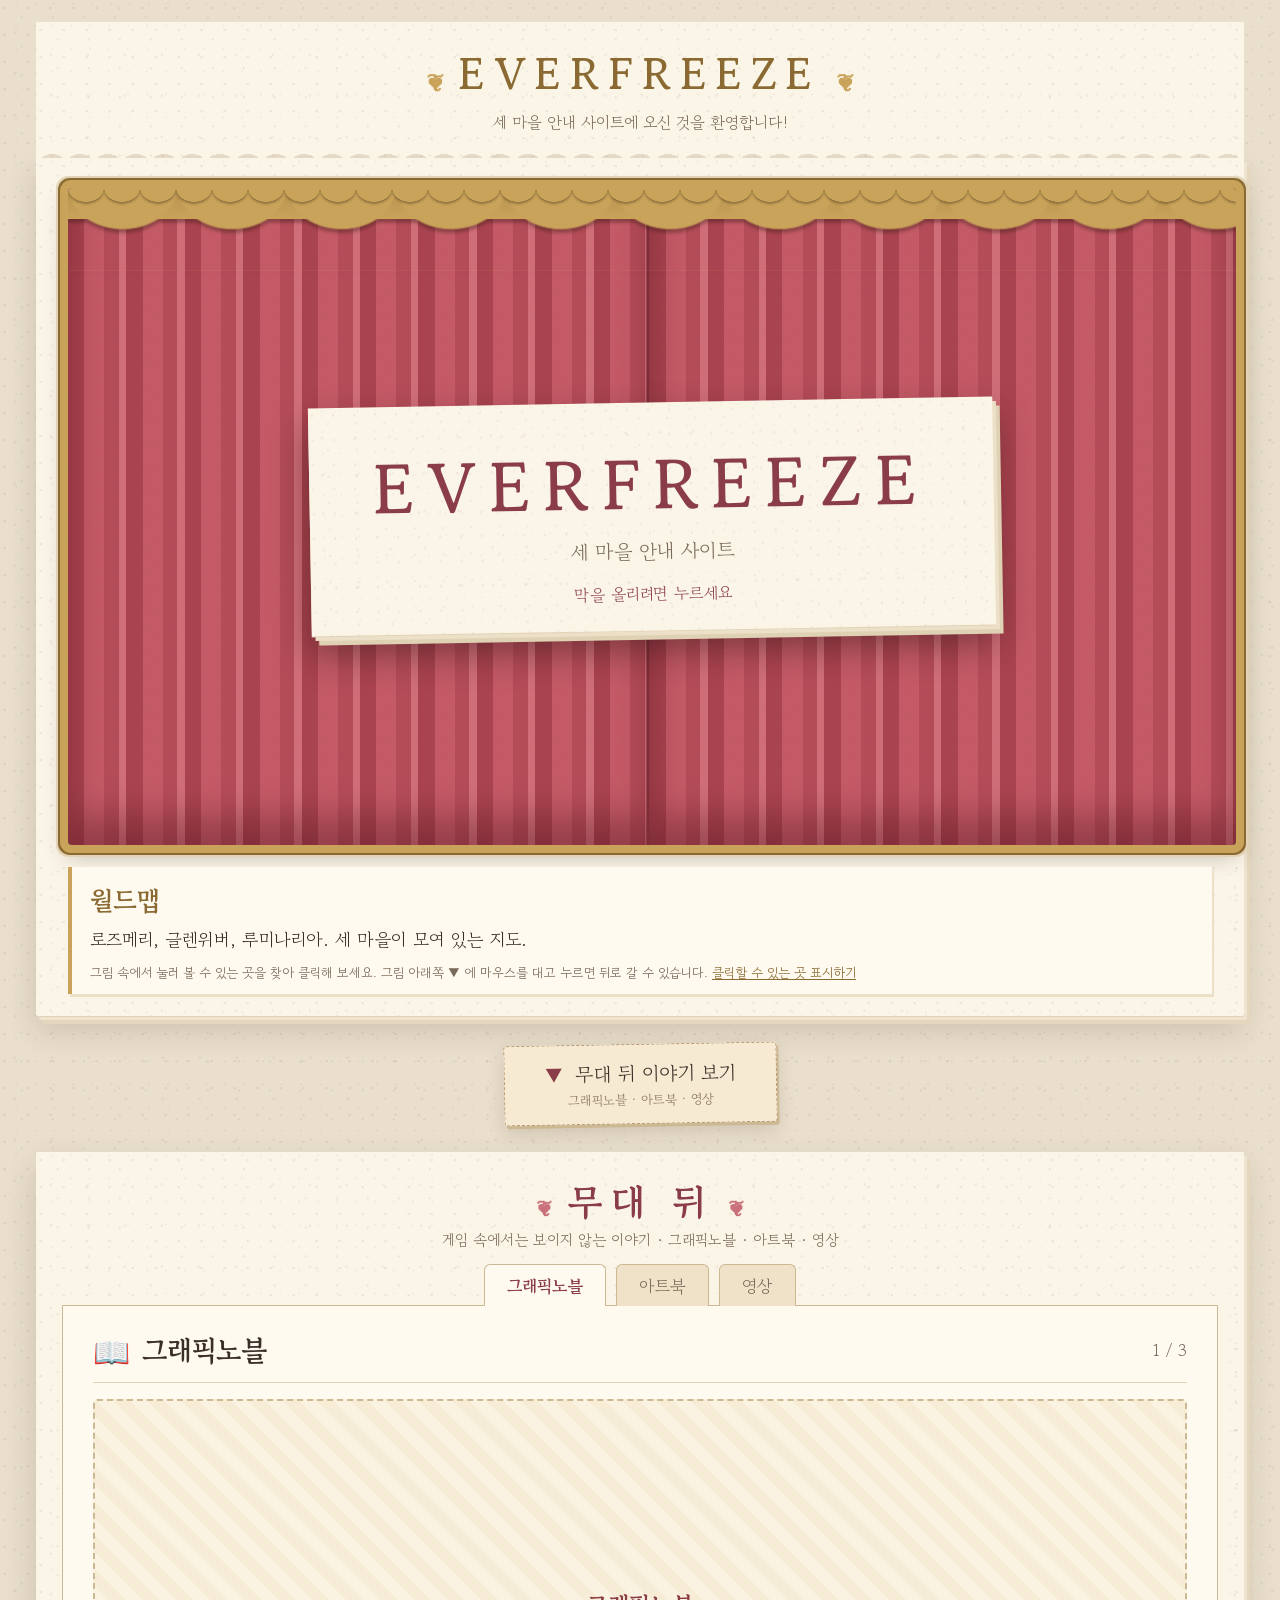
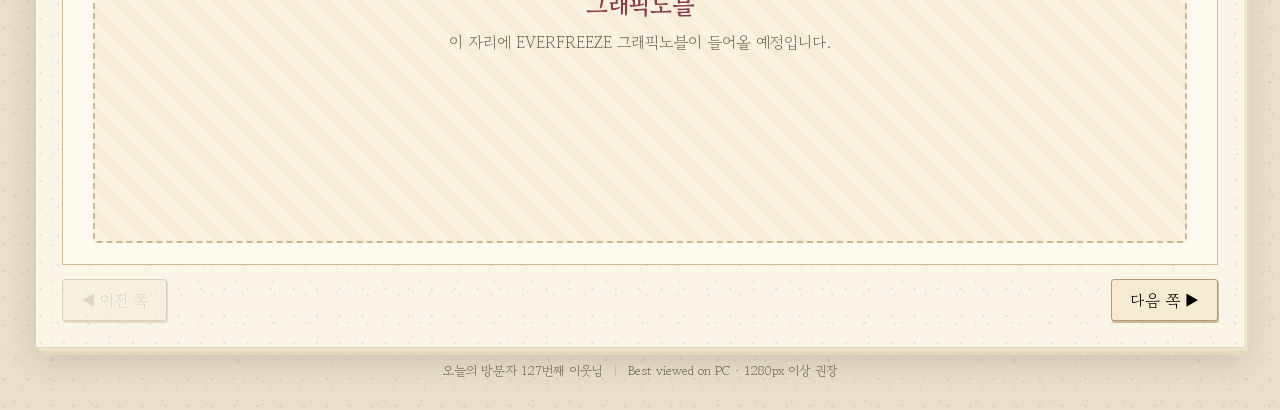
==== index.html @ 12d88bff "Paper-stage site design, curtain title, hover-only hotspots, backstage pages (graphic novel / artboo" ====
<!doctype html>
<html lang="ko">
<head>
<meta charset="utf-8">
<meta name="viewport" content="width=device-width,initial-scale=1">
<title>EVERFREEZE</title>
<link rel="preconnect" href="https://fonts.googleapis.com">
<link href="https://fonts.googleapis.com/css2?family=Gowun+Batang:wght@400;700&family=Gowun+Dodum&display=swap" rel="stylesheet">
<link rel="stylesheet" href="css/style.css">
</head>
<body>
<div id="site">
  <header id="masthead">
    <div class="logo">EVERFREEZE</div>
    <div class="tagline" id="tagline"></div>
  </header>
  <main id="page">
    <div id="stagewrap"><div id="stage"></div></div>
    <section id="caption">
      <h2 id="ptitle"></h2>
      <p id="pintro"></p>
      <p class="tip">그림 속에서 눌러 볼 수 있는 곳을 찾아 클릭해 보세요. 그림 아래쪽 ▼ 에 마우스를 대고 누르면 뒤로 갈 수 있습니다. <a href="#" id="hintLink">클릭할 수 있는 곳 표시하기</a></p>
    </section>
  </main>
  <footer id="foot"><span id="counter"></span><span class="sep">|</span><span>Best viewed on PC · 1280px 이상 권장</span><span id="devSlot"></span></footer>
</div>
<!-- 데이터 -->
<script src="src/data/texts.js"></script>
<script src="src/data/npcs.js"></script>
<script src="src/data/evidence.js"></script>
<script src="src/data/deductions.js"></script>
<script src="src/data/puzzles.js"></script>
<script src="src/data/views.js"></script>
<script src="src/data/scenes.js"></script>
<!-- 엔진 -->
<script src="src/engine/state.js"></script>
<script src="src/engine/conditions.js"></script>
<script src="src/engine/engine.js"></script>
<!-- 화면 -->
<script src="src/ui/view.js"></script>
<script src="src/ui/pz.js"></script>
<script src="src/ui/overlays.js"></script>
<script src="src/ui/closeup.js"></script>
<script src="src/ui/notebook.js"></script>
<script src="src/ui/debug.js"></script>
<script src="src/ui/backstage.js"></script>
<script src="src/main.js"></script>
</body>
</html>
---- css/style.css ----
:root{
  --ink:#2b2a35; --ink2:#5a586b; --paper:#fffdf8; --line:#d9d4c7;
  --npc:#5b8fc9; --inspect:#d99a2b; --puzzle:#8a63c9; --move:#4aa070;
  --accent:#6b5bd6; --bad:#c9503c;
  --font:'Pretendard','Noto Sans KR','Malgun Gothic','Apple SD Gothic Neo',system-ui,sans-serif;
}
*{box-sizing:border-box}
html,body{margin:0;min-height:100%;font-family:var(--font);color:var(--ink)}
#stagewrap{position:relative;width:100%;aspect-ratio:16/9;overflow:hidden;border-radius:6px;background:#000}
#stage{position:absolute;left:0;top:0;width:1280px;height:720px;transform-origin:top left;overflow:hidden;background:#000;user-select:none}
button{font-family:inherit;cursor:pointer}

/* 배경 */
.scene{position:absolute;inset:0;transition:filter .6s}
.wm{position:absolute;left:0;right:0;top:46%;text-align:center;font-size:84px;font-weight:800;color:rgba(255,255,255,.34);letter-spacing:.04em;pointer-events:none;text-shadow:0 2px 0 rgba(0,0,0,.04)}
.wm::after{content:'배경 이미지 자리';display:block;font-size:15px;font-weight:600;letter-spacing:.2em;color:rgba(0,0,0,.22);margin-top:6px}
.fx{position:absolute;inset:0;pointer-events:none;transition:opacity .8s}

/* 오류 단계 연출 (단계 누적 · 전역) */
#stage[data-stage="2"] .scene{filter:saturate(.92)}
#stage[data-stage="2"] .fx{background:radial-gradient(ellipse at center,transparent 60%,rgba(60,40,90,.14) 100%)}
#stage[data-stage="3"] .scene{filter:saturate(.78) hue-rotate(-8deg)}
#stage[data-stage="3"] .fx{background:repeating-linear-gradient(0deg,rgba(0,0,0,.035) 0 2px,transparent 2px 5px),radial-gradient(ellipse at center,transparent 50%,rgba(60,30,90,.22) 100%)}
#stage[data-stage="4"] .scene{filter:saturate(.6) hue-rotate(-18deg) contrast(1.05);animation:jitter 5s steps(1) infinite}
#stage[data-stage="4"] .fx{background:repeating-linear-gradient(0deg,rgba(0,0,0,.06) 0 2px,transparent 2px 4px),linear-gradient(90deg,rgba(255,0,80,.05),transparent 30%,transparent 70%,rgba(0,200,255,.06)),radial-gradient(ellipse at center,transparent 40%,rgba(40,10,70,.34) 100%)}
#stage[data-stage="5"] .scene{filter:grayscale(.78) brightness(.94)}
#stage[data-stage="5"] .fx{background:radial-gradient(ellipse at center,transparent 55%,rgba(20,20,30,.3) 100%)}
@keyframes jitter{0%,92%,100%{transform:none}93%{transform:translateX(5px)}95%{transform:translateX(-6px) skewX(.6deg)}97%{transform:translateX(3px)}}
#stage[data-stage="5"] *{animation-play-state:paused}

/* 핫스팟 */
.hotspots{position:absolute;inset:0}
.hs{position:absolute;display:flex;flex-direction:column;align-items:center;justify-content:center;gap:6px;border:2px solid rgba(255,255,255,.55);border-radius:18px;background:rgba(255,255,255,.34);color:var(--ink);backdrop-filter:blur(1px);transition:transform .12s,background .12s,box-shadow .12s;padding:6px}
.hs .ico{font-size:54px;line-height:1;filter:drop-shadow(0 2px 2px rgba(0,0,0,.18))}
.hs .lbl{font-size:20px;font-weight:700;background:rgba(255,253,248,.92);border-radius:10px;padding:3px 10px;max-width:100%;text-align:center;box-shadow:0 1px 3px rgba(0,0,0,.15)}
.hs:hover{background:rgba(255,255,255,.62);transform:translateY(-3px) scale(1.02);box-shadow:0 8px 20px rgba(0,0,0,.2)}
.hs:active{transform:scale(.98)}
.hs-npc{border-radius:50% 50% 18px 18px / 40% 40% 18px 18px}
#stage.hints .hs{border-style:solid;border-width:3px}
#stage.hints .hs-npc{border-color:var(--npc)} #stage.hints .hs-inspect{border-color:var(--inspect)}
#stage.hints .hs-puzzle{border-color:var(--puzzle)} #stage.hints .hs-move{border-color:var(--move)}
#stage.hints .hs.temp{border-style:dashed}
#stage.hints .hs.temp::after{content:'임시';position:absolute;top:4px;right:6px;font-size:11px;font-weight:700;color:#fff;background:rgba(0,0,0,.45);border-radius:6px;padding:1px 6px}


/* 장소 소개말 / 토스트 / 배너 */
.toasts{position:absolute;right:18px;top:70px;display:flex;flex-direction:column;gap:8px;align-items:flex-end;pointer-events:none;z-index:30}
.toast{background:rgba(35,32,52,.92);color:#fff;padding:9px 16px;border-radius:12px;font-size:15px;animation:toastIn .25s ease}
.toast.gain{background:#4a3fb5}
.toast.out{opacity:0;transition:opacity .5s}
@keyframes toastIn{from{opacity:0;transform:translateX(16px)}}
.banner{position:absolute;left:50%;top:120px;transform:translateX(-50%);text-align:center;color:#fff;background:rgba(40,16,60,.84);padding:12px 30px;border-radius:16px;opacity:0;pointer-events:none;z-index:25}
.banner b{display:block;font-size:20px;margin-bottom:4px}
.banner span{font-size:16px;opacity:.9}
.banner.show{animation:bannerAnim 3.6s ease forwards}
@keyframes bannerAnim{0%{opacity:0}12%,78%{opacity:1}100%{opacity:0}}

/* 오버레이 공통 */
.scrim{position:absolute;inset:0;z-index:20;display:flex;align-items:flex-end;justify-content:center;padding-bottom:34px}
.scrim.dim{background:rgba(20,18,30,.55);align-items:center;padding:0}
.textbox{width:960px;min-height:150px;background:var(--paper);border:2px solid var(--ink);border-radius:18px;padding:22px 28px;box-shadow:0 10px 30px rgba(0,0,0,.35);position:relative;animation:rise .18s ease}
@keyframes rise{from{opacity:0;transform:translateY(10px)}}
.textbox .who{font-weight:800;margin-bottom:6px}
.textbox .body{font-size:22px;line-height:1.55}
.textbox .note{margin-top:10px;font-size:14px;color:var(--move);font-weight:700}
.textbox .next{position:absolute;right:22px;bottom:12px;font-size:13px;color:var(--ink2)}
.textbox.dialogue{display:flex;gap:22px;align-items:flex-start}
.portrait{flex:none;width:92px;height:92px;border-radius:50%;display:flex;align-items:center;justify-content:center;font-size:40px;font-weight:800;color:#fff;border:3px solid var(--ink)}
.dcol{flex:1}
.dhead{display:flex;align-items:center;gap:10px;margin-bottom:8px}
.dhead b{font-size:20px}.dhead .role{font-size:14px;color:var(--ink2)}
.dhead .ctx{font-size:12px;background:#ece8ff;color:var(--accent);border-radius:8px;padding:2px 8px;font-weight:700}
.textbox.dialogue .close{align-self:flex-end}

/* 퍼즐 */
.puzzle{width:720px;background:var(--paper);border:2px solid var(--ink);border-radius:20px;padding:26px 30px;box-shadow:0 14px 40px rgba(0,0,0,.45)}
.puzzle h3{margin:0 0 8px;font-size:22px}
.puzzle .prompt{margin:0 0 18px;font-size:18px;line-height:1.5}
.parea{display:flex;flex-direction:column;gap:10px}
.opt{border:2px solid var(--line);background:#fff;border-radius:12px;padding:12px 16px;font-size:17px;text-align:left}
.opt:hover:not(:disabled){border-color:var(--puzzle)}
.opt.on{border-color:var(--puzzle);background:#f1eaff}
.opt:disabled{opacity:.35;cursor:default}
.seq{display:flex;gap:8px;flex-wrap:wrap}
.slot{flex:1;min-width:130px;border:2px dashed var(--line);border-radius:12px;padding:10px;text-align:center;font-size:15px;color:var(--ink2);min-height:48px;display:flex;align-items:center;justify-content:center}
.slot.filled{border-style:solid;border-color:var(--puzzle);background:#f1eaff;color:var(--ink);font-weight:600}
.pool{display:grid;grid-template-columns:1fr 1fr;gap:8px;margin-top:6px}
.code{font-size:30px;text-align:center;letter-spacing:.3em;border:2px solid var(--line);border-radius:12px;padding:10px;width:200px;margin:0 auto;font-family:var(--font)}
.pmsg{min-height:24px;margin:14px 0 4px;color:var(--bad);font-weight:600}
.pactions{display:flex;justify-content:flex-end;gap:10px}
.shake{animation:shake .35s}
@keyframes shake{25%{transform:translateX(-8px)}75%{transform:translateX(8px)}}

/* 엔딩 */
.ending{width:640px;background:#f4f1ea;border:2px solid var(--ink);border-radius:20px;padding:34px 40px;text-align:center;line-height:1.7;box-shadow:0 14px 40px rgba(0,0,0,.45)}
.ending h2{margin:0 0 16px;font-size:26px}.ending p{margin:0;font-size:18px}.ending .btn{margin-top:22px}

/* 추리 수첩 */
.notebook{width:1160px;height:640px;background:var(--paper);border:2px solid var(--ink);border-radius:20px;padding:20px 26px;display:flex;flex-direction:column;box-shadow:0 14px 40px rgba(0,0,0,.45)}
.nb-head{display:flex;justify-content:space-between;align-items:center;margin-bottom:10px}
.nb-head h2{margin:0;font-size:24px}
.nb-cols{flex:1;display:grid;grid-template-columns:400px 1fr;gap:26px;min-height:0}
.nb-left,.nb-right{overflow:auto;padding-right:6px}
.nb-left h4,.nb-right h4{margin:12px 0 6px;font-size:15px;color:var(--ink2)}
.evlist{display:flex;flex-wrap:wrap;gap:6px}
.ev{border:1px solid var(--line);background:#fff;border-radius:10px;padding:6px 10px;font-size:14px}
.ev:hover{border-color:var(--accent)}.ev.picked{background:#e9e4ff;border-color:var(--accent)}
.empty{color:var(--ink2);font-size:14px}
.evdetail{margin-top:14px;padding:12px 14px;background:#f4f1ea;border-radius:12px;font-size:15px;line-height:1.5}
.evdetail .place{margin-left:8px;font-size:12px;color:var(--ink2)}.evdetail p{margin:6px 0 0}
.dcard{border:1px solid var(--line);background:#fff;border-radius:14px;padding:12px 16px;margin-bottom:10px}
.dcard.active{border:2px solid var(--accent)}
.dcard.solved{background:#f0f8f2;border-color:#9bcfae}
.dtop{display:flex;justify-content:space-between;align-items:center}
.dtop .tag{font-size:12px;border-radius:8px;padding:2px 8px;background:#eee;color:var(--ink2)}
.dcard.solved .tag{background:var(--move);color:#fff}
.dcard p{margin:6px 0}.dcard .sub{color:var(--ink2);font-size:14px}.dcard .hypo{font-size:15px}
.dcard .msg{color:var(--bad);font-weight:600;font-size:14px}
.slots{display:flex;gap:8px;margin:8px 0;flex-wrap:wrap}
.slots .slot{min-width:150px;flex:none;cursor:pointer}
.row{display:flex;gap:8px}

/* DEV */
.devpanel{position:absolute;right:12px;top:12px;width:360px;max-height:600px;overflow:auto;z-index:40;background:rgba(20,18,30,.94);color:#fff;border-radius:12px;padding:12px;font-size:12px;display:flex;flex-direction:column;gap:8px}
.devpanel select{width:100%;padding:4px}
.devev{display:flex;flex-wrap:wrap;gap:4px}
.devev button{background:#333;color:#ddd;border:1px solid #555;border-radius:6px;padding:2px 6px;font-size:11px}
.devev button.on{background:#6b5bd6;color:#fff}
.devpanel .row button{background:#444;color:#fff;border:0;border-radius:6px;padding:4px 10px}
.devflags{color:#bbb;line-height:1.5;word-break:break-all}

/* ===== 사이트 틀 (옛날 홈페이지 느낌) ===== */
body{background:#efe9dc;background-image:radial-gradient(rgba(120,100,70,.10) 1px,transparent 1px);background-size:14px 14px}
#site{max-width:1240px;margin:0 auto;padding:18px 16px 28px}
#masthead{background:#fffdf8;border:3px double #8a7b62;border-radius:8px;padding:16px 22px;text-align:center;box-shadow:3px 3px 0 rgba(90,75,50,.25)}
.logo{font-size:40px;font-weight:800;letter-spacing:.18em;color:#4b3f63}
.tagline{margin-top:6px;font-size:15px;color:var(--ink2)}
#page{background:#fffdf8;border:3px double #8a7b62;border-radius:8px;padding:14px 16px 18px;box-shadow:3px 3px 0 rgba(90,75,50,.25)}
#caption{margin-top:14px;padding:6px 4px 0}
#caption h2{margin:0 0 6px;font-size:24px;color:#4b3f63}
#pintro{margin:0 0 8px;font-size:17px;line-height:1.6}
.tip{margin:0;font-size:13px;color:var(--ink2)}
.tip a{color:#3b5bb5}
#foot{margin-top:14px;text-align:center;font-size:13px;color:var(--ink2)}
#foot .sep{margin:0 10px;color:#bbb}
.devlink{margin-left:12px;color:#aaa;font-size:11px}
/* 단계가 오르면 사이트 틀도 조금씩 어긋난다 */
body[data-stage="3"] #masthead .logo{letter-spacing:.14em}
body[data-stage="4"] #masthead{border-style:dashed}
body[data-stage="4"] .tagline{opacity:.75}
body[data-stage="5"]{filter:grayscale(.55)}
body[data-stage="5"] .tagline{letter-spacing:.3em}
.banner{top:70px}

/* 버튼 (이전 정리 때 빠져 있던 공통 버튼 스타일 복구) */
.btn{border:1px solid var(--line);background:var(--paper);color:var(--ink);border-radius:12px;padding:8px 14px;font-size:15px;font-weight:600;box-shadow:0 1px 3px rgba(0,0,0,.15)}
.btn:hover{background:#fff}
.btn.primary{background:var(--accent);color:#fff;border-color:var(--accent)}
.btn.primary:disabled{opacity:.4;cursor:not-allowed}
.btn.small{padding:5px 11px;font-size:14px}
.badge{margin-left:7px;background:var(--accent);color:#fff;border-radius:10px;padding:1px 8px;font-size:13px}

/* 뒤로가기: 그림 아래쪽 가장자리. 마우스를 대면 커서가 아래 화살표로 바뀌고, 클릭하면 한 단계 나간다 */
.edge-back{position:absolute;left:0;right:0;bottom:0;height:76px;z-index:6;
  cursor:url("data:image/svg+xml;utf8,<svg xmlns='http://www.w3.org/2000/svg' width='36' height='36' viewBox='0 0 36 36'><path d='M18 31 L5 15 H13 V4 H23 V15 H31 Z' fill='white' stroke='black' stroke-width='2.4' stroke-linejoin='round'/></svg>") 18 31, s-resize;
  transition:background .15s}
.edge-back:hover{background:linear-gradient(0deg,rgba(20,18,30,.30),rgba(20,18,30,0))}
/* 설정 showMemo 를 켰을 때만 생기는 메모 버튼 */
.memo-btn{position:absolute;right:14px;top:14px;z-index:7;border:1px solid var(--line);background:rgba(255,253,248,.94);border-radius:12px;padding:7px 12px;font-size:15px;font-weight:700}

/* ===== 퍼즐 유형별 화면 (src/ui/pz.js) ===== */
.textbox .body{white-space:pre-line}
.puzzle{max-height:680px;overflow:auto}
.phead{display:flex;align-items:center;gap:10px;margin-bottom:8px}
.phead h3{margin:0}
.plevel{font-size:12px;font-weight:700;background:#f1eaff;color:var(--puzzle);border-radius:8px;padding:2px 8px}
.phint{display:none;margin:4px 0 10px;padding:10px 14px;border-radius:12px;background:#fff6dc;border:1px dashed #d9b24a;font-size:15px;line-height:1.5}
.phint.on{display:block}
.pz-list{display:flex;flex-direction:column;gap:8px}
.row.center{justify-content:center;align-items:center;gap:14px;margin-top:10px}

/* 다이얼 · 회전 링 */
.wheels{display:flex;justify-content:center;gap:18px;padding:6px 0}
.wheel{display:flex;flex-direction:column;align-items:center;gap:6px}
.wbtn{border:1px solid var(--line);background:#fff;border-radius:10px;width:64px;height:34px;font-size:16px}
.wbtn:hover{border-color:var(--puzzle)}
.wnum{width:64px;height:76px;display:flex;align-items:center;justify-content:center;font-size:40px;font-weight:800;border:2px solid var(--ink);border-radius:12px;background:linear-gradient(180deg,#eee 0%,#fff 30%,#fff 70%,#eee 100%)}
.wlabel{font-size:13px;color:var(--ink2);font-weight:700;min-height:18px}
.wheels.rings .wnum{width:96px;height:96px;border-radius:50%;border:0;color:#4a3420;
  background:repeating-radial-gradient(circle,#d9b98a 0 5px,#c49a64 5px 8px);box-shadow:inset 0 0 0 3px #7a5a34;position:relative}
.wheels.rings .wnum::after{content:'';position:absolute;inset:6px;border-radius:50%;border-top:4px solid rgba(80,50,20,.6);transform:rotate(var(--rot,0deg));transition:transform .2s}

/* 시계 맞추기 */
.clockbox{display:flex;align-items:center;justify-content:center;gap:28px}
.clockface{width:210px;height:210px}
.cf-rim{fill:#fffdf8;stroke:var(--ink);stroke-width:4}
.cf-num{font-size:17px;font-weight:700;text-anchor:middle;fill:var(--ink)}
.cf-h{stroke:var(--ink);stroke-width:7;stroke-linecap:round;transition:transform .2s}
.cf-m{stroke:var(--puzzle);stroke-width:4;stroke-linecap:round;transition:transform .2s}
.cf-pin{fill:var(--ink)}
.clock-side{display:flex;flex-direction:column;gap:12px;align-items:flex-start}
.clock-label{font-size:28px;font-weight:800}
.clock-ctl{display:grid;grid-template-columns:auto auto auto;gap:6px 8px;align-items:center}
.cl-t{font-weight:700;color:var(--ink2)}

/* 레버 */
.levers{display:flex;justify-content:center;gap:26px;padding:6px 0}
.lever{position:relative;width:76px;height:150px;border:2px solid var(--line);border-radius:14px;background:#f6f3ec}
.lever .stick{position:absolute;left:34px;top:30px;width:8px;height:60px;background:#777;border-radius:4px;transform-origin:50% 100%;transition:transform .2s}
.lever .knob{position:absolute;left:22px;top:12px;width:32px;height:32px;border-radius:50%;background:var(--c);border:2px solid var(--ink);z-index:1;transition:top .2s}
.lever .lname{position:absolute;left:0;right:0;bottom:8px;font-weight:700;font-size:15px}
.lever.down .knob{top:70px}.lever.down .stick{transform:scaleY(-.2)}
.lever:disabled{cursor:default;opacity:.85}
.lever-trail{display:flex;gap:6px}
.dot{min-width:46px;padding:4px 8px;border:2px dashed var(--line);border-radius:10px;font-size:13px;text-align:center;color:var(--ink2)}
.dot.on{border-style:solid;border-color:var(--ink);color:#fff;font-weight:700}

/* 슬라이드 3×3 */
.slidegrid{display:grid;grid-template-columns:repeat(3,96px);grid-template-rows:repeat(3,96px);gap:6px;justify-content:center;padding:6px;background:#6f5a48;border-radius:14px;width:max-content;margin:0 auto}
.stile{border:0;border-radius:10px;background:#f4e8d0;font-size:46px;box-shadow:inset 0 -4px 0 rgba(0,0,0,.15);cursor:default}
.stile.movable{cursor:pointer;outline:3px solid rgba(138,99,201,.55)}
.stile.movable:hover{background:#fff}
.stile.empty{background:transparent;box-shadow:none}

/* 암호 */
.cipher-syms{display:flex;justify-content:center;gap:16px;font-size:44px;padding:4px 0}
.csym{width:70px;height:70px;display:flex;align-items:center;justify-content:center;border:2px solid var(--ink);border-radius:12px;background:#f4f1ea}
.cipher-legend{display:flex;justify-content:center;gap:22px;color:var(--ink2);font-size:16px;margin:4px 0 6px}

/* 등대 신호 */
.sigpad{display:flex;justify-content:center;flex-wrap:wrap;gap:10px;margin-top:10px;align-items:center}
.sig{display:flex;flex-direction:column;align-items:center;gap:2px;width:90px;padding:8px;border:2px solid var(--line);background:#fff;border-radius:14px;font-weight:700}
.sig .ico{font-size:32px}
.sig:hover:not(:disabled){border-color:var(--puzzle)}
.sig:disabled{opacity:.4;cursor:default}

/* 유리 조각 2×2 */
.glassgrid{display:grid;grid-template-columns:repeat(2,150px);gap:10px;justify-content:center;padding:10px;background:#3b3446;border-radius:16px;width:max-content;margin:0 auto}
.gcell{position:relative;width:150px;height:150px;border-radius:12px}
.gcell.sel{outline:4px solid #f3dc8a}
.gpiece{width:100%;height:100%;border:2px solid rgba(255,255,255,.7);border-radius:12px;display:flex;flex-direction:column;align-items:center;justify-content:center;gap:6px;color:#1f1c2b;transition:transform .2s;opacity:.92}
.gtri{font-size:30px;line-height:1}
.gname{font-size:18px;font-weight:800;background:rgba(255,255,255,.7);border-radius:8px;padding:1px 8px}
.grot{position:absolute;right:6px;bottom:6px;width:34px;height:34px;border-radius:50%;border:1px solid var(--line);background:#fff;font-size:18px;z-index:1}
.pz-signal .seq{flex-wrap:nowrap}.pz-signal .slot{min-width:0}

/* ===== 클로즈업 장면 (src/ui/closeup.js) — 그림 창 전체가 물건 가까이로. 글 없음 ===== */
.closeup{position:absolute;inset:0;z-index:18;display:flex;background:#1b1824;animation:cuIn .22s ease-out}
.closeup>*:first-child{flex:1}
@keyframes cuIn{from{opacity:0;transform:scale(1.04)}}
.closeup.quiet>*:first-child{filter:grayscale(1) brightness(.8)}

/* 그림(임시: 큰 아이콘) */
.cv-pic{display:flex;align-items:center;justify-content:center;position:relative;background-size:cover;background-position:center}
.cv-icon{font-size:300px;filter:drop-shadow(0 16px 28px rgba(0,0,0,.4))}
.cv-tag{position:absolute;left:14px;top:12px;font-size:13px;color:rgba(255,255,255,.7);background:rgba(0,0,0,.25);padding:2px 8px;border-radius:4px}

/* 종이·표지판·장부·책: 가운데 한 장 */
.cv-doc{display:flex;align-items:center;justify-content:center;padding:40px;color:#2f2a24;font-family:'Nanum Myeongjo','Noto Serif KR',serif;background:#3b3026;background-image:repeating-linear-gradient(90deg,rgba(255,255,255,.03) 0 4px,transparent 4px 18px)}
.d-sheet{min-width:560px;max-width:1080px;padding:34px 48px;box-shadow:0 18px 40px rgba(0,0,0,.5);display:flex;flex-direction:column;align-items:center}
.paper-note .d-sheet{width:640px;background:repeating-linear-gradient(180deg,#fbf6ea 0 55px,#d9e2ef 55px 57px);transform:rotate(-1.5deg)}
.paper-note .d-line{align-self:stretch;margin:0;height:57px;line-height:57px;font-size:38px}
.paper-note.blur .d-line{background:linear-gradient(90deg,rgba(60,70,110,.5),rgba(60,70,110,.15) 70%,transparent);background-size:100% 10px;background-repeat:no-repeat;background-position:0 60%;filter:blur(3px)}
.paper-book .d-sheet,.cv-doc.paper-book{background-color:#3b3026}
.paper-book .d-sheet{width:760px;background:linear-gradient(90deg,#efe3c8,#f8f0dc 10%,#f8f0dc 90%,#e8dbbd)}
.paper-book .d-line{margin:10px 0;font-size:48px;letter-spacing:.1em}
.paper-sign .d-sheet{background:#f3ead6;border:14px solid #7a5a38;border-radius:10px}
.paper-sign .d-line{margin:6px 0;font-size:64px;font-weight:800}
.paper-ledger .d-sheet{background:#f4ecd8;width:1000px}
.d-head{font-size:40px;font-weight:800;margin-bottom:14px}
.d-table{border-collapse:collapse;font-size:30px;width:100%}
.d-table th{border-bottom:3px solid #6b5a48;padding:6px 12px;text-align:center;font-size:34px}
.d-table td{border-bottom:1px solid #d8cbb0;padding:6px 12px;text-align:center;font-variant-numeric:tabular-nums}
.paper-sign .d-table{font-size:64px}.paper-sign .d-table th{font-size:30px}
.d-foot{margin-top:16px;font-size:40px;align-self:flex-end}
.paper-note .d-foot{font-size:30px;color:#777}

/* 하루 순서 띠 */
.cv-strip{display:flex;align-items:center;justify-content:center;background:#3b3026}
.st-sheet{display:flex;align-items:center;gap:18px;padding:40px 50px;background:#e9dcc0;box-shadow:0 18px 40px rgba(0,0,0,.5);
  clip-path:polygon(0 4%,8% 0,20% 5%,34% 1%,50% 4%,66% 0,82% 5%,100% 2%,98% 50%,100% 97%,84% 100%,66% 95%,50% 100%,34% 96%,18% 100%,0 96%,2% 50%)}
.st-icon{font-size:110px}.st-arrow{font-size:56px;color:#6b5a48}

/* 시계 */
.cv-clock{display:flex;align-items:center;justify-content:center;background:radial-gradient(circle,#d8e2ec,#6f7d8e)}
.cv-clock svg{width:600px;height:600px}
.ck-rim{fill:#f6f1e4;stroke:#3a3346;stroke-width:6}
.ck-tick{stroke:#3a3346;stroke-width:1.5}.ck-tick.big{stroke-width:4}
.ck-num{font-size:20px;font-weight:700;text-anchor:middle;fill:#3a3346;font-family:serif}
.ck-h{stroke:#3a3346;stroke-width:8;stroke-linecap:round}
.ck-m{stroke:#3a3346;stroke-width:4;stroke-linecap:round}
.ck-pin{fill:#3a3346}
.cv-clock .ck-h{stroke-width:11}.cv-clock .ck-m{stroke:#9a2f2f;stroke-width:2.5}
.ck-dir{fill:none;stroke:rgba(58,51,70,.35);stroke-width:3;stroke-linecap:round}

/* 해파리 조명 */
.cv-lights{display:flex;align-items:center;justify-content:center;gap:90px;background:radial-gradient(ellipse,#1f3a4a,#0c1820)}
.bulb{width:150px;height:150px;border-radius:50% 50% 44% 44%;background:var(--c);opacity:.12;animation-name:bulbOn;animation-iteration-count:infinite;animation-timing-function:steps(1,end)}
@keyframes bulbOn{0%{opacity:.12;box-shadow:none}1%,22%{opacity:1;box-shadow:0 0 70px 20px var(--c)}23%,100%{opacity:.12;box-shadow:none}}

/* 망토 도안 */
.cv-pattern{display:flex;flex-direction:column;justify-content:center;gap:20px;align-items:center;background:#7a3b3b;background-image:repeating-linear-gradient(45deg,rgba(255,255,255,.05) 0 8px,transparent 8px 16px)}
.p-row{display:flex;gap:50px;font-size:120px;padding:6px 40px;border-top:3px dashed rgba(255,230,200,.5);border-bottom:3px dashed rgba(255,230,200,.5)}

/* 바느질 단계 */
.cv-steps{display:flex;align-items:center;justify-content:center;background:#f2d9d3;background-image:repeating-linear-gradient(0deg,rgba(0,0,0,.03) 0 2px,transparent 2px 6px)}
.s-row{display:flex;gap:18px;align-items:center}
.s-tag{font-size:70px;color:#7a3b3b;margin-right:24px;background:#fff6dc;border:3px solid #7a3b3b;border-radius:10px;padding:0 16px}
.s-dot{position:relative;width:80px;height:80px;border-radius:50%;border:3px dashed #b88f7a;display:flex;align-items:center;justify-content:center;font-size:34px;font-weight:800;color:#fff}
.s-dot.done{background:#a2584a;border:3px solid #7a3b3b}
.s-dot.stop{background:#a2584a;border:4px solid #3a1f1f;box-shadow:0 0 0 8px rgba(162,88,74,.25)}
.s-needle{position:absolute;top:-82px;font-size:70px}

/* 붙은 종이들 */
.cv-pins{display:flex;flex-wrap:wrap;align-content:center;justify-content:center;gap:26px;padding:40px}
.paper-cork{background:#b98a5a;background-image:radial-gradient(rgba(0,0,0,.12) 1px,transparent 1.5px);background-size:8px 8px}
.paper-drawer{background:#4e3e30}
.pin-note{position:relative;width:340px;padding:40px 20px;background:#fbf6e2;box-shadow:3px 5px 10px rgba(0,0,0,.35);text-align:center}
.pn-icon{font-size:130px}
.pn-text{font-size:30px}
.pn-mark{position:absolute;right:16px;bottom:10px;font-size:44px;color:#9a2f2f}
.paper-drawer .pin-note{width:230px;padding:22px 12px}
.paper-drawer .pn-icon{font-size:56px}.paper-drawer .pn-text{font-size:26px}

/* 겹친 편지 */
.cv-stack{display:flex;align-items:center;justify-content:center;background:radial-gradient(circle,#e3d7bd,#9f9078)}
.st-item{position:absolute}
.si-icon{font-size:250px;filter:drop-shadow(0 8px 10px rgba(0,0,0,.3))}
.si-mark{position:absolute;left:50%;top:50%;transform:translate(-50%,-35%);font-size:64px;color:#9a2f2f}

/* 나이테 읽는 법 */
.rg-svg{width:1000px;height:470px;background:#f8f0dc;box-shadow:0 18px 40px rgba(0,0,0,.5)}
.rg-ring{fill:none;stroke:#9b7b52;stroke-width:14;opacity:.75}
.rg-badge{fill:#7a3b3b}
.rg-num{fill:#fff;font-size:20px;font-weight:800;text-anchor:middle}
.rg-arrow{fill:none;stroke:#7a3b3b;stroke-width:6;stroke-linecap:round;stroke-linejoin:round}
.rg-clock{fill:#fffdf6;stroke:#3a3346;stroke-width:6}
.rg-long{stroke:#3a3346;stroke-width:6;stroke-linecap:round}
.rg-short{stroke:#3a3346;stroke-width:12;stroke-linecap:round}
.rg-pin{fill:#3a3346}
.rg-svg .rg-badge+.rg-num{font-size:24px}

/* 상호작용 불가: 그림만 살짝 흔들림 */
#stage.nudge .scene,#stage.nudge .hotspots{animation:nudge .4s ease}
@keyframes nudge{20%{transform:translateX(-7px)}40%{transform:translateX(6px)}60%{transform:translateX(-4px)}80%{transform:translateX(2px)}}

/* 뒤로 가기 화살표: 그림 하단 가운데에 항상 희미하게, 마우스를 대면 진하게 */
.edge-arrow{position:absolute;left:50%;bottom:10px;width:46px;height:30px;margin-left:-23px;pointer-events:none;opacity:.5;transition:opacity .15s;
  background:url("data:image/svg+xml;utf8,<svg xmlns='http://www.w3.org/2000/svg' viewBox='0 0 46 30'><path d='M4 5 L23 25 L42 5' fill='none' stroke='white' stroke-width='7' stroke-linecap='round' stroke-linejoin='round'/><path d='M4 5 L23 25 L42 5' fill='none' stroke='%232b2a35' stroke-width='3.5' stroke-linecap='round' stroke-linejoin='round'/></svg>") center/contain no-repeat;
  animation:arrowBob 1.8s ease-in-out infinite}
.edge-back:hover .edge-arrow{opacity:1}
@keyframes arrowBob{50%{transform:translateY(5px)}}

/* 그림 위에 얹는 힌트(클로즈업 그림이 있을 때) */
.closeup .on-img{background:transparent!important;flex:none}
.closeup .on-img.bare .d-sheet,.closeup .on-img.bare .st-sheet{background:transparent!important;box-shadow:none;border:0;transform:none}
.closeup .on-img .ck-rim,.closeup .on-img .ck-tick,.closeup .on-img .ck-num,.closeup .on-img .ck-dir{display:none}
.closeup .on-img.cv-clock svg{width:100%;height:100%}
.scene.err-img{filter:none!important}
.scene.has-img .wm{display:none}
/* 인물 크롭(임시) */
.npc-cu{z-index:18;align-items:center;justify-content:center}
.npc-ph{font-size:160px;font-weight:800;color:rgba(255,255,255,.55);margin-top:-160px;letter-spacing:.06em}
.npc-cu .cv-tag{position:absolute;left:14px;top:12px;font-size:13px;color:rgba(255,255,255,.7);background:rgba(0,0,0,.25);padding:2px 8px;border-radius:4px}

/* 대화 여러 장 */
.dside{display:flex;flex-direction:column;align-items:flex-end;gap:8px;align-self:flex-end}
.dcount{font-size:12px;color:var(--ink2)}
.textbox.dialogue .body{white-space:pre-line}
.textbox.dialogue.is-clover{border-color:#5f8f4f}

/* =====================================================================
   디자인 v2 — 종이 무대 홈페이지
   · 사이트 틀: 섬유 알갱이가 박힌 크림색 수제 종이, 오려 붙인 가장자리
   · 그림 창: 마을마다 색이 바뀌는 종이 무대 틀(위쪽 물결 휘장)
   · 창: 종이 쪽지(겹친 종이 그림자 + 마스킹 테이프)
   · 클릭할 곳: 평소엔 안 보이고, 마우스를 올리면 종이 오린 듯한 테두리
   ===================================================================== */
:root{
  --paper:#fbf5e8; --paper2:#f3e8d3; --paper-edge:#e2d3b6; --ink:#3a2f28; --ink2:#7a6a5a;
  --serif:'Gowun Batang','Nanum Myeongjo','Noto Serif KR',serif;
  --font:'Gowun Dodum','Pretendard','Noto Sans KR','Malgun Gothic',system-ui,sans-serif;
  --frame:#c9a35a; --frame-dk:#8a6a32; /* 월드맵: 금빛 */
  --speckle:radial-gradient(circle at 20% 30%,rgba(120,90,60,.10) 0 1px,transparent 1.5px),
            radial-gradient(circle at 70% 60%,rgba(90,110,80,.09) 0 1px,transparent 1.5px),
            radial-gradient(circle at 40% 80%,rgba(150,90,90,.08) 0 1.2px,transparent 1.8px),
            radial-gradient(circle at 85% 15%,rgba(80,80,120,.07) 0 .8px,transparent 1.3px);
}
body[data-village="rm"]{--frame:#c9707a;--frame-dk:#8a3d48}
body[data-village="gw"]{--frame:#7e9c64;--frame-dk:#4d6a3a}
body[data-village="lm"]{--frame:#6aa3a8;--frame-dk:#3d6f76}

html,body{font-family:var(--font)}
body{background-color:#e9dfcc;background-image:var(--speckle);background-size:23px 27px,31px 29px,37px 41px,19px 23px}
#site{max-width:1240px;padding:22px 16px 30px}

/* 머리말: 오려 낸 종이 띠 + 아래 물결 가장자리 */
#masthead{position:relative;background-color:var(--paper);background-image:var(--speckle);background-size:23px 27px,31px 29px,37px 41px,19px 23px;
  border:0;border-radius:0;padding:20px 22px 30px;box-shadow:0 2px 0 var(--paper-edge),4px 6px 0 rgba(90,70,40,.12),0 10px 22px rgba(60,40,20,.12);
  -webkit-mask:radial-gradient(14px 10px at 50% 100%,transparent 98%,#000) 50% 100%/28px 100% repeat-x;mask:radial-gradient(14px 10px at 50% 100%,transparent 98%,#000) 50% 100%/28px 100% repeat-x}
.logo{font-family:var(--serif);font-size:44px;font-weight:700;letter-spacing:.22em;color:var(--frame-dk);transition:color .6s}
.logo::before,.logo::after{content:'❦';font-size:20px;vertical-align:middle;margin:0 14px;color:var(--frame);letter-spacing:0}
.tagline{font-family:var(--serif);font-size:16px;color:var(--ink2);margin-top:4px}

/* 본문 카드: 겹친 종이 */
#page{margin-top:-6px;background-color:var(--paper);background-image:var(--speckle);background-size:23px 27px,31px 29px,37px 41px,19px 23px;
  border:0;border-radius:2px;padding:18px 20px 22px;box-shadow:0 1px 0 var(--paper-edge),3px 4px 0 #efe4cf,6px 8px 0 #e4d7bd,0 14px 30px rgba(60,40,20,.16)}

/* 그림 창: 종이 무대 틀 */
#stagewrap{border-radius:4px;background:var(--frame-dk);box-shadow:0 0 0 8px var(--frame),0 0 0 10px var(--frame-dk),0 0 0 12px var(--paper-edge),0 10px 24px rgba(40,25,10,.3);transition:box-shadow .6s;margin:12px 12px 0}
#stagewrap::after{content:'';position:absolute;left:0;right:0;top:0;height:20px;z-index:50;pointer-events:none;
  background:radial-gradient(18px 14px at 50% 0,var(--frame) 97%,transparent) 0 0/36px 20px repeat-x;filter:drop-shadow(0 2px 1px rgba(40,25,10,.35))}

/* 설명 칸: 종이 쪽지 */
#caption{margin:22px 12px 0;padding:14px 18px 12px;background:#fffaf0;border-left:4px solid var(--frame);box-shadow:2px 3px 0 #ece0c8;position:relative}
#caption h2{font-family:var(--serif);font-size:26px;color:var(--frame-dk);margin:0 0 6px;transition:color .6s}
#pintro{font-family:var(--serif);font-size:18px;line-height:1.7;color:var(--ink)}
.tip{font-size:13px;color:var(--ink2)}
.tip a{color:var(--frame-dk)}
#foot{font-family:var(--serif);color:var(--ink2)}

/* 클릭할 곳: 평소 투명, 마우스를 올리면 오린 종이 테두리 + 이름표 */
#stage .hs{background:transparent;border:2px dashed transparent;border-radius:14px;backdrop-filter:none;box-shadow:none;transition:border-color .15s,box-shadow .15s,background .15s;cursor:pointer}
#stage .hs .lbl{opacity:0;transform:translateY(4px);transition:opacity .15s,transform .15s;font-family:var(--serif);font-size:18px;background:var(--paper);border-radius:2px;box-shadow:2px 2px 0 rgba(60,40,20,.25)}
#stage .hs:hover{transform:none;background:rgba(255,248,232,.16);border-color:rgba(255,250,238,.95);box-shadow:0 0 0 3px rgba(60,40,20,.28),inset 0 0 0 2px rgba(60,40,20,.12)}
#stage .hs:hover .lbl{opacity:1;transform:none}
/* 그림이 없는 임시 장면: 아이콘만 희미하게 (그림이 들어오면 사라짐) */
#stage:not(.has-img) .hs .ico{opacity:.75}
#stage.has-img .hs .ico{opacity:0}
#stage.has-img .hs:hover .ico{opacity:0}
/* '클릭할 수 있는 곳 표시하기'를 켜면 전부 보인다 */
#stage.hints .hs{border-color:rgba(255,250,238,.9);background:rgba(255,248,232,.22)}
#stage.hints .hs .lbl,#stage.hints .hs .ico{opacity:1}

/* 창: 종이 쪽지 */
.textbox,.puzzle,.ending{background-color:var(--paper);background-image:var(--speckle);background-size:23px 27px,31px 29px,37px 41px,19px 23px;
  border:0;border-radius:2px;box-shadow:0 1px 0 var(--paper-edge),3px 4px 0 #ece0c8,6px 8px 0 #dfd1b4,0 16px 34px rgba(30,20,10,.38);color:var(--ink)}
.textbox::before,.puzzle::before,.ending::before{content:'';position:absolute;top:-12px;left:50%;width:120px;height:24px;margin-left:-60px;
  background:rgba(var(--tape,201,112,122),.55);transform:rotate(-2deg);box-shadow:0 1px 2px rgba(0,0,0,.12)}
body[data-village="gw"]{--tape:126,156,100} body[data-village="lm"]{--tape:106,163,168} body[data-village="world"]{--tape:201,163,90}
.puzzle,.ending{position:relative}
.textbox{border-radius:2px}
.textbox .body,.textbox.dialogue .body{font-family:var(--serif);font-size:22px}
.dhead b{font-family:var(--serif);font-size:21px;color:var(--frame-dk)}
.portrait{border:3px solid var(--paper);box-shadow:0 0 0 2px var(--frame-dk),2px 3px 0 rgba(0,0,0,.18);font-family:var(--serif)}
.textbox.dialogue.is-clover{box-shadow:0 1px 0 var(--paper-edge),3px 4px 0 #e4ecd9,6px 8px 0 #d4e0c4,0 16px 34px rgba(30,20,10,.38)}
.textbox.dialogue.is-clover .dhead b{color:#4f7a3f}
.puzzle h3,.phead h3{font-family:var(--serif);font-size:24px;color:var(--frame-dk)}
.puzzle .prompt{font-family:var(--serif)}
.plevel{background:transparent;border:1px solid var(--frame);color:var(--frame-dk);border-radius:2px}
.phint{background:#fff6dc;border:1px dashed #c9a35a;border-radius:2px;font-family:var(--serif)}
.ending h2{font-family:var(--serif);font-size:30px;color:#4b3f63}
.ending p{font-family:var(--serif)}
/* 버튼: 종이 꼬리표 */
.btn{font-family:var(--serif);background:#f6ead2;border:1px solid #b89b74;border-radius:3px;box-shadow:1px 2px 0 #cdb894;color:var(--ink)}
.btn:hover{background:#fff4dc}
.btn.primary{background:var(--frame);border-color:var(--frame-dk);color:#fff;box-shadow:1px 2px 0 var(--frame-dk)}
.btn.primary:disabled{opacity:.45}
.opt{font-family:var(--serif);background:#fffaf0;border:1px solid #d9c8a6;border-radius:2px}
.opt.on{background:#fbefd9;border-color:var(--frame-dk)}

/* 시작 화면: 닫힌 종이 커튼 */
.curtain-title{position:absolute;inset:0;z-index:60;cursor:pointer;overflow:hidden}
.curtain{position:absolute;top:0;bottom:0;width:50.5%;transition:transform 1.2s cubic-bezier(.6,.05,.3,1);
  background:repeating-linear-gradient(90deg,#a9434f 0 18px,#c45a66 18px 40px,#b44c58 40px 56px,#d06e78 56px 64px);
  box-shadow:inset 0 -30px 40px rgba(60,10,20,.35)}
.curtain::after{content:'';position:absolute;inset:0;background-image:var(--speckle);background-size:23px 27px,31px 29px,37px 41px,19px 23px;opacity:.7}
.curtain.left{left:0;border-right:3px solid #7e2c37}
.curtain.right{right:0;border-left:3px solid #7e2c37}
.curtain-title .valance{position:absolute;left:0;right:0;top:0;height:90px;z-index:2;
  background:radial-gradient(60px 46px at 50% 0,#c9a35a 96%,transparent) 0 0/120px 90px repeat-x,linear-gradient(#b8924d,#c9a35a) 0 0/100% 34px no-repeat;
  filter:drop-shadow(0 4px 2px rgba(40,20,10,.35))}
.plaque{position:absolute;left:50%;top:50%;transform:translate(-50%,-50%) rotate(-1deg);z-index:3;text-align:center;padding:34px 70px 28px;
  background-color:var(--paper);background-image:var(--speckle);background-size:23px 27px,31px 29px,37px 41px,19px 23px;
  box-shadow:0 1px 0 var(--paper-edge),4px 5px 0 #ece0c8,8px 10px 0 #dfd1b4,0 20px 40px rgba(30,10,10,.45);transition:opacity .5s}
.p-logo{font-family:var(--serif);font-size:76px;font-weight:700;letter-spacing:.2em;color:#8a3d48}
.p-sub{font-family:var(--serif);font-size:22px;color:var(--ink2);margin-top:2px}
.p-cue{font-family:var(--serif);font-size:18px;color:#8a3d48;margin-top:18px;animation:cue 1.6s ease-in-out infinite}
@keyframes cue{50%{opacity:.35}}
.curtain-title.open .curtain.left{transform:translateX(-100%)}
.curtain-title.open .curtain.right{transform:translateX(100%)}
.curtain-title.open .plaque,.curtain-title.open .valance{opacity:0;transition:opacity .4s}

/* ===== 무대 뒤 (src/ui/backstage.js) ===== */
/* 스크롤하면 그림 창 위에서 내려오는 커튼 */
.drop-curtain{position:absolute;inset:0;z-index:55;transform:translateY(-100%);will-change:transform;
  background:repeating-linear-gradient(90deg,#a9434f 0 18px,#c45a66 18px 40px,#b44c58 40px 56px,#d06e78 56px 64px);
  box-shadow:0 10px 24px rgba(40,10,15,.45)}
.drop-curtain::before{content:'';position:absolute;inset:0;background-image:var(--speckle);background-size:23px 27px,31px 29px,37px 41px,19px 23px;opacity:.7}
.drop-fringe{position:absolute;left:0;right:0;bottom:-26px;height:28px;background:radial-gradient(22px 26px at 50% 0,#8a3d48 96%,transparent) 0 0/44px 28px repeat-x}
.drop-cue{position:absolute;left:50%;top:50%;transform:translate(-50%,-50%) rotate(-1deg);text-align:center;padding:26px 54px;opacity:0;transition:opacity .3s;cursor:pointer;
  background-color:var(--paper);box-shadow:0 1px 0 var(--paper-edge),4px 5px 0 #ece0c8,0 18px 36px rgba(30,10,10,.45)}
.drop-curtain.shut .drop-cue{opacity:1}
.drop-cue b{display:block;font-family:var(--serif);font-size:40px;color:#8a3d48}
.drop-cue span{font-family:var(--serif);font-size:20px;color:var(--ink2)}
.drop-curtain:not(.shut){pointer-events:none}

/* 무대와 무대 뒤 사이의 종이 표 */
.bs-ticket{display:block;margin:28px auto 0;padding:14px 40px;font-family:var(--serif);font-size:20px;color:var(--ink);cursor:pointer;
  background:#f6ead2;border:1px dashed #b89b74;border-radius:3px;box-shadow:2px 3px 0 #cdb894,0 8px 18px rgba(60,40,20,.15);transform:rotate(-1deg);transition:transform .15s}
.bs-ticket:hover{transform:rotate(0) translateY(-2px)}
.bs-ticket span{color:#8a3d48;margin-right:6px}
.bs-ticket small{display:block;font-size:13px;color:var(--ink2);margin-top:2px}

/* 무대 뒤 책 */
.backstage{margin-top:28px;padding:22px 26px 26px;scroll-margin-top:16px;background-color:var(--paper);background-image:var(--speckle);background-size:23px 27px,31px 29px,37px 41px,19px 23px;
  box-shadow:0 1px 0 var(--paper-edge),3px 4px 0 #efe4cf,6px 8px 0 #e4d7bd,0 14px 30px rgba(60,40,20,.16)}
.bs-head{text-align:center;margin-bottom:14px}
.bs-title{font-family:var(--serif);font-size:38px;font-weight:700;letter-spacing:.2em;color:#8a3d48}
.bs-title::before,.bs-title::after{content:'❦';font-size:18px;vertical-align:middle;margin:0 14px;letter-spacing:0;color:#c9707a}
.bs-sub{font-family:var(--serif);color:var(--ink2);font-size:15px}
.bs-tabs{display:flex;justify-content:center;gap:10px;margin-bottom:-1px;position:relative;z-index:2}
.bs-tab{font-family:var(--serif);font-size:17px;padding:8px 22px;background:#efe2c9;border:1px solid #cdb894;border-bottom:0;border-radius:6px 6px 0 0;color:var(--ink2);cursor:pointer}
.bs-tab.on{background:#fffaf0;color:#8a3d48;font-weight:700}
.bs-book{position:relative;height:560px;perspective:1800px;background:#fffaf0;border:1px solid #cdb894;box-shadow:inset 0 0 0 6px #fffaf0,inset 0 0 0 7px #eadcc0}
.bs-leaf{position:absolute;inset:0;padding:22px 30px;opacity:0;pointer-events:none;transform-origin:left center;backface-visibility:hidden;background:#fffaf0;
  transition:transform .7s cubic-bezier(.5,.05,.3,1),opacity .5s}
.bs-leaf.on{opacity:1;pointer-events:auto;transform:none;z-index:2}
.bs-leaf.out-next{opacity:0;transform:rotateY(-95deg);z-index:3}
.bs-leaf.out-prev{opacity:0;transform:translateX(40px);z-index:1}
.bs-leaf.in-prev{animation:leafBack .7s cubic-bezier(.5,.05,.3,1)}
@keyframes leafBack{from{transform:rotateY(-95deg);opacity:0}to{transform:none;opacity:1}}
.bs-page-head{display:flex;align-items:center;gap:12px;border-bottom:1px solid #e3d4b6;padding-bottom:10px;margin-bottom:16px}
.bs-page-head h3{margin:0;font-family:var(--serif);font-size:28px;color:var(--ink)}
.bs-ico{font-size:30px}
.bs-no{margin-left:auto;font-family:var(--serif);color:var(--ink2)}
.bs-page-body{height:calc(100% - 70px)}
.ph-frame{display:flex;flex-direction:column;align-items:center;justify-content:center;gap:8px;border:2px dashed #cdb894;border-radius:4px;background:repeating-linear-gradient(45deg,#fbf3e2 0 12px,#f7ecd6 12px 24px);color:var(--ink2);font-family:var(--serif);text-align:center;padding:16px}
.ph-frame b{font-size:24px;color:#8a3d48}
.ph-frame.tall,.ph-frame.wide{height:100%}
.ph-frame.wide{aspect-ratio:16/9;height:auto;max-height:100%;margin:0 auto;width:min(100%,770px)}
.ph-grid{display:grid;grid-template-columns:1fr 1fr;gap:14px;height:100%}
.bs-nav{display:flex;justify-content:space-between;margin-top:14px}
.bs-turn{font-family:var(--serif);font-size:16px;padding:8px 18px;background:#f6ead2;border:1px solid #b89b74;border-radius:3px;box-shadow:1px 2px 0 #cdb894;cursor:pointer}
.bs-turn:disabled{opacity:.4;cursor:default}
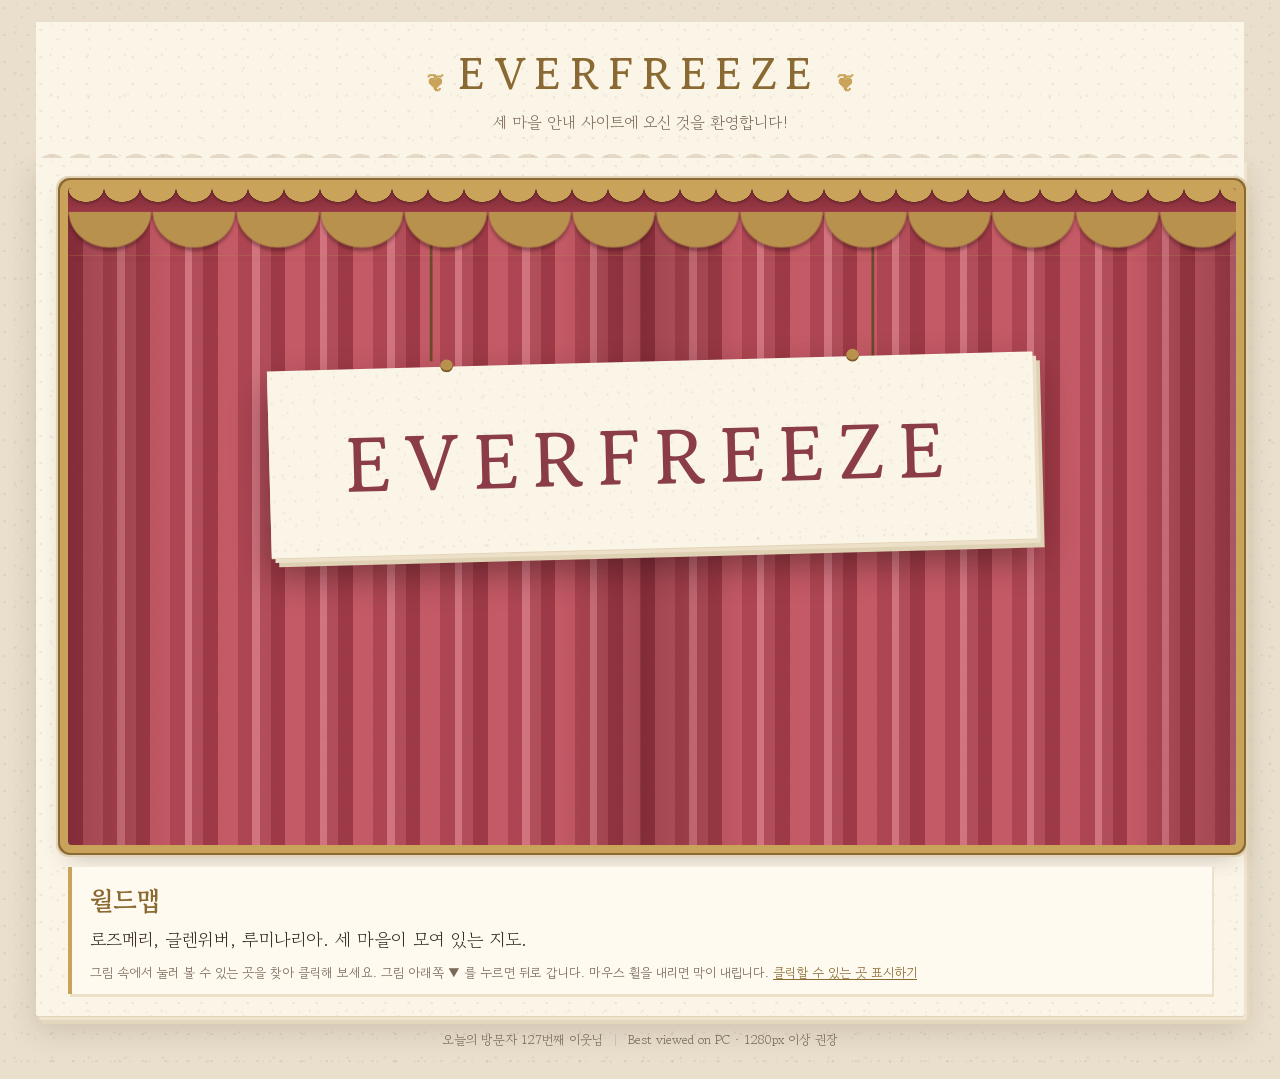
==== commit 68693895: "Opera curtain: hanging logo title, wheel-driven close/open, backstage gate sign and booklet; no hots" ====
--- a/index.html
+++ b/index.html
@@ -19,7 +19,7 @@
     <section id="caption">
       <h2 id="ptitle"></h2>
       <p id="pintro"></p>
-      <p class="tip">그림 속에서 눌러 볼 수 있는 곳을 찾아 클릭해 보세요. 그림 아래쪽 ▼ 에 마우스를 대고 누르면 뒤로 갈 수 있습니다. <a href="#" id="hintLink">클릭할 수 있는 곳 표시하기</a></p>
+      <p class="tip">그림 속에서 눌러 볼 수 있는 곳을 찾아 클릭해 보세요. 그림 아래쪽 ▼ 를 누르면 뒤로 갑니다. 마우스 휠을 내리면 막이 내립니다. <a href="#" id="hintLink">클릭할 수 있는 곳 표시하기</a></p>
     </section>
   </main>
   <footer id="foot"><span id="counter"></span><span class="sep">|</span><span>Best viewed on PC · 1280px 이상 권장</span><span id="devSlot"></span></footer>
--- a/css/style.css
+++ b/css/style.css
@@ -423,7 +423,7 @@
 #stage .hs{background:transparent;border:2px dashed transparent;border-radius:14px;backdrop-filter:none;box-shadow:none;transition:border-color .15s,box-shadow .15s,background .15s;cursor:pointer}
 #stage .hs .lbl{opacity:0;transform:translateY(4px);transition:opacity .15s,transform .15s;font-family:var(--serif);font-size:18px;background:var(--paper);border-radius:2px;box-shadow:2px 2px 0 rgba(60,40,20,.25)}
 #stage .hs:hover{transform:none;background:rgba(255,248,232,.16);border-color:rgba(255,250,238,.95);box-shadow:0 0 0 3px rgba(60,40,20,.28),inset 0 0 0 2px rgba(60,40,20,.12)}
-#stage .hs:hover .lbl{opacity:1;transform:none}
+#stage .hs .lbl{display:none!important} /* 클릭할 곳에 이름표는 넣지 않는다 */
 /* 그림이 없는 임시 장면: 아이콘만 희미하게 (그림이 들어오면 사라짐) */
 #stage:not(.has-img) .hs .ico{opacity:.75}
 #stage.has-img .hs .ico{opacity:0}
@@ -459,77 +459,70 @@
 .opt{font-family:var(--serif);background:#fffaf0;border:1px solid #d9c8a6;border-radius:2px}
 .opt.on{background:#fbefd9;border-color:var(--frame-dk)}
 
-/* 시작 화면: 닫힌 종이 커튼 */
-.curtain-title{position:absolute;inset:0;z-index:60;cursor:pointer;overflow:hidden}
-.curtain{position:absolute;top:0;bottom:0;width:50.5%;transition:transform 1.2s cubic-bezier(.6,.05,.3,1);
-  background:repeating-linear-gradient(90deg,#a9434f 0 18px,#c45a66 18px 40px,#b44c58 40px 56px,#d06e78 56px 64px);
-  box-shadow:inset 0 -30px 40px rgba(60,10,20,.35)}
-.curtain::after{content:'';position:absolute;inset:0;background-image:var(--speckle);background-size:23px 27px,31px 29px,37px 41px,19px 23px;opacity:.7}
-.curtain.left{left:0;border-right:3px solid #7e2c37}
-.curtain.right{right:0;border-left:3px solid #7e2c37}
-.curtain-title .valance{position:absolute;left:0;right:0;top:0;height:90px;z-index:2;
-  background:radial-gradient(60px 46px at 50% 0,#c9a35a 96%,transparent) 0 0/120px 90px repeat-x,linear-gradient(#b8924d,#c9a35a) 0 0/100% 34px no-repeat;
-  filter:drop-shadow(0 4px 2px rgba(40,20,10,.35))}
-.plaque{position:absolute;left:50%;top:50%;transform:translate(-50%,-50%) rotate(-1deg);z-index:3;text-align:center;padding:34px 70px 28px;
+/* ===== 오페라 커튼 · 무대 뒤 (src/ui/backstage.js) ===== */
+.opera{position:absolute;inset:0;z-index:60;pointer-events:none}
+.opera.closed{pointer-events:auto}
+/* 커튼 천: 세로 주름 + 종이 알갱이. 닫히면 화면을 덮고, 열리면 양옆 위로 걷혀 묶인다(오페라 막) */
+.drape{position:absolute;top:0;bottom:0;width:51%;
+  background:linear-gradient(90deg,rgba(60,10,20,.28),transparent 18%,transparent 82%,rgba(60,10,20,.28)),
+             repeating-linear-gradient(90deg,#9e3a47 0 16px,#c45a66 16px 38px,#ad4652 38px 54px,#d27480 54px 62px,#b24e5a 62px 74px);
+  transition:clip-path 1.4s cubic-bezier(.55,.05,.3,1);filter:drop-shadow(0 0 10px rgba(40,5,10,.45))}
+.drape::after{content:'';position:absolute;inset:0;background-image:var(--speckle);background-size:23px 27px,31px 29px,37px 41px,19px 23px;opacity:.7}
+.drape.left{left:0;clip-path:polygon(0 0,100% 0,100% 18%,100% 38%,100% 60%,100% 82%,100% 100%,0 100%)}
+.drape.right{right:0;clip-path:polygon(100% 0,0 0,0 18%,0 38%,0 60%,0 82%,0 100%,100% 100%)}
+.opera.opening .drape.left,.opera.open .drape.left{clip-path:polygon(0 0,17% 0,12% 14%,7% 28%,3% 44%,1% 58%,0 70%,0 100%)}
+.opera.opening .drape.right,.opera.open .drape.right{clip-path:polygon(100% 0,83% 0,88% 14%,93% 28%,97% 44%,99% 58%,100% 70%,100% 100%)}
+/* 위쪽 휘장 (천장): 항상 그림 창 위에 걸려 있다 */
+.opera-valance{position:absolute;left:0;right:0;top:0;height:74px;z-index:3;pointer-events:none;
+  background:radial-gradient(46px 40px at 50% 0,#b8924d 96%,transparent) 0 26px/92px 48px repeat-x,
+             linear-gradient(#7e2c37,#9e3a47) 0 0/100% 30px no-repeat;
+  filter:drop-shadow(0 4px 2px rgba(40,10,10,.35))}
+/* 천장에 줄로 매단 패 */
+.hang{position:absolute;left:50%;top:0;z-index:2;display:flex;flex-direction:column;align-items:center;pointer-events:none;
+  transform:translate(-50%,0);transition:transform .7s cubic-bezier(.34,1.35,.5,1)}
+.hang.up{transform:translate(-50%,-115%);transition:transform .75s cubic-bezier(.55,0,.8,.2)}
+.ropes{width:58%;height:190px;border-left:3px solid #6b4a2a;border-right:3px solid #6b4a2a;
+  background:linear-gradient(90deg,transparent 0 calc(50% - 1px),transparent calc(50% + 1px))}
+.sign{pointer-events:auto;cursor:pointer;text-align:center;transform:rotate(-1.5deg);
   background-color:var(--paper);background-image:var(--speckle);background-size:23px 27px,31px 29px,37px 41px,19px 23px;
-  box-shadow:0 1px 0 var(--paper-edge),4px 5px 0 #ece0c8,8px 10px 0 #dfd1b4,0 20px 40px rgba(30,10,10,.45);transition:opacity .5s}
-.p-logo{font-family:var(--serif);font-size:76px;font-weight:700;letter-spacing:.2em;color:#8a3d48}
-.p-sub{font-family:var(--serif);font-size:22px;color:var(--ink2);margin-top:2px}
-.p-cue{font-family:var(--serif);font-size:18px;color:#8a3d48;margin-top:18px;animation:cue 1.6s ease-in-out infinite}
-@keyframes cue{50%{opacity:.35}}
-.curtain-title.open .curtain.left{transform:translateX(-100%)}
-.curtain-title.open .curtain.right{transform:translateX(100%)}
-.curtain-title.open .plaque,.curtain-title.open .valance{opacity:0;transition:opacity .4s}
-
-/* ===== 무대 뒤 (src/ui/backstage.js) ===== */
-/* 스크롤하면 그림 창 위에서 내려오는 커튼 */
-.drop-curtain{position:absolute;inset:0;z-index:55;transform:translateY(-100%);will-change:transform;
-  background:repeating-linear-gradient(90deg,#a9434f 0 18px,#c45a66 18px 40px,#b44c58 40px 56px,#d06e78 56px 64px);
-  box-shadow:0 10px 24px rgba(40,10,15,.45)}
-.drop-curtain::before{content:'';position:absolute;inset:0;background-image:var(--speckle);background-size:23px 27px,31px 29px,37px 41px,19px 23px;opacity:.7}
-.drop-fringe{position:absolute;left:0;right:0;bottom:-26px;height:28px;background:radial-gradient(22px 26px at 50% 0,#8a3d48 96%,transparent) 0 0/44px 28px repeat-x}
-.drop-cue{position:absolute;left:50%;top:50%;transform:translate(-50%,-50%) rotate(-1deg);text-align:center;padding:26px 54px;opacity:0;transition:opacity .3s;cursor:pointer;
-  background-color:var(--paper);box-shadow:0 1px 0 var(--paper-edge),4px 5px 0 #ece0c8,0 18px 36px rgba(30,10,10,.45)}
-.drop-curtain.shut .drop-cue{opacity:1}
-.drop-cue b{display:block;font-family:var(--serif);font-size:40px;color:#8a3d48}
-.drop-cue span{font-family:var(--serif);font-size:20px;color:var(--ink2)}
-.drop-curtain:not(.shut){pointer-events:none}
-
-/* 무대와 무대 뒤 사이의 종이 표 */
-.bs-ticket{display:block;margin:28px auto 0;padding:14px 40px;font-family:var(--serif);font-size:20px;color:var(--ink);cursor:pointer;
-  background:#f6ead2;border:1px dashed #b89b74;border-radius:3px;box-shadow:2px 3px 0 #cdb894,0 8px 18px rgba(60,40,20,.15);transform:rotate(-1deg);transition:transform .15s}
-.bs-ticket:hover{transform:rotate(0) translateY(-2px)}
-.bs-ticket span{color:#8a3d48;margin-right:6px}
-.bs-ticket small{display:block;font-size:13px;color:var(--ink2);margin-top:2px}
-
-/* 무대 뒤 책 */
-.backstage{margin-top:28px;padding:22px 26px 26px;scroll-margin-top:16px;background-color:var(--paper);background-image:var(--speckle);background-size:23px 27px,31px 29px,37px 41px,19px 23px;
-  box-shadow:0 1px 0 var(--paper-edge),3px 4px 0 #efe4cf,6px 8px 0 #e4d7bd,0 14px 30px rgba(60,40,20,.16)}
-.bs-head{text-align:center;margin-bottom:14px}
-.bs-title{font-family:var(--serif);font-size:38px;font-weight:700;letter-spacing:.2em;color:#8a3d48}
-.bs-title::before,.bs-title::after{content:'❦';font-size:18px;vertical-align:middle;margin:0 14px;letter-spacing:0;color:#c9707a}
-.bs-sub{font-family:var(--serif);color:var(--ink2);font-size:15px}
-.bs-tabs{display:flex;justify-content:center;gap:10px;margin-bottom:-1px;position:relative;z-index:2}
-.bs-tab{font-family:var(--serif);font-size:17px;padding:8px 22px;background:#efe2c9;border:1px solid #cdb894;border-bottom:0;border-radius:6px 6px 0 0;color:var(--ink2);cursor:pointer}
-.bs-tab.on{background:#fffaf0;color:#8a3d48;font-weight:700}
-.bs-book{position:relative;height:560px;perspective:1800px;background:#fffaf0;border:1px solid #cdb894;box-shadow:inset 0 0 0 6px #fffaf0,inset 0 0 0 7px #eadcc0}
-.bs-leaf{position:absolute;inset:0;padding:22px 30px;opacity:0;pointer-events:none;transform-origin:left center;backface-visibility:hidden;background:#fffaf0;
-  transition:transform .7s cubic-bezier(.5,.05,.3,1),opacity .5s}
-.bs-leaf.on{opacity:1;pointer-events:auto;transform:none;z-index:2}
-.bs-leaf.out-next{opacity:0;transform:rotateY(-95deg);z-index:3}
-.bs-leaf.out-prev{opacity:0;transform:translateX(40px);z-index:1}
-.bs-leaf.in-prev{animation:leafBack .7s cubic-bezier(.5,.05,.3,1)}
-@keyframes leafBack{from{transform:rotateY(-95deg);opacity:0}to{transform:none;opacity:1}}
-.bs-page-head{display:flex;align-items:center;gap:12px;border-bottom:1px solid #e3d4b6;padding-bottom:10px;margin-bottom:16px}
-.bs-page-head h3{margin:0;font-family:var(--serif);font-size:28px;color:var(--ink)}
-.bs-ico{font-size:30px}
-.bs-no{margin-left:auto;font-family:var(--serif);color:var(--ink2)}
-.bs-page-body{height:calc(100% - 70px)}
-.ph-frame{display:flex;flex-direction:column;align-items:center;justify-content:center;gap:8px;border:2px dashed #cdb894;border-radius:4px;background:repeating-linear-gradient(45deg,#fbf3e2 0 12px,#f7ecd6 12px 24px);color:var(--ink2);font-family:var(--serif);text-align:center;padding:16px}
-.ph-frame b{font-size:24px;color:#8a3d48}
-.ph-frame.tall,.ph-frame.wide{height:100%}
-.ph-frame.wide{aspect-ratio:16/9;height:auto;max-height:100%;margin:0 auto;width:min(100%,770px)}
+  box-shadow:0 1px 0 var(--paper-edge),4px 5px 0 #ece0c8,8px 10px 0 #dfd1b4,0 20px 40px rgba(30,10,10,.45);position:relative}
+.sign::before,.sign::after{content:'';position:absolute;top:-8px;width:14px;height:14px;border-radius:50%;background:#b8924d;box-shadow:inset 0 -2px 0 #7a5a2a}
+.sign::before{left:21%}.sign::after{right:21%}
+.sign.logo{padding:44px 84px 40px}
+.logo-txt{font-family:var(--serif);font-size:84px;font-weight:700;letter-spacing:.2em;color:#8a3d48}
+.sign.gate{padding:26px 54px 22px}
+.gate-txt{display:block;font-family:var(--serif);font-size:46px;font-weight:700;letter-spacing:.18em;color:#8a3d48}
+.sign.gate small{font-family:var(--serif);font-size:18px;color:var(--ink2)}
+.sign:hover{transform:rotate(0)}
+
+/* 무대 뒤 책자: 표를 누르면 아래에서 올라온다 */
+.program{position:absolute;left:7%;right:7%;top:9%;bottom:-2%;z-index:70;transform:translateY(110%);transition:transform .7s cubic-bezier(.3,.8,.3,1);
+  background-color:#fffaf0;background-image:var(--speckle);background-size:23px 27px,31px 29px,37px 41px,19px 23px;
+  box-shadow:0 1px 0 var(--paper-edge),4px 5px 0 #ece0c8,8px 10px 0 #dfd1b4,0 -10px 40px rgba(30,10,10,.45);padding:20px 34px 30px;display:flex;flex-direction:column}
+.program.up{transform:none}
+.pg-tabs{display:flex;gap:10px;justify-content:center;margin-bottom:12px}
+.pg-tab{font-family:var(--serif);font-size:24px;padding:8px 26px;background:#efe2c9;border:1px solid #cdb894;border-radius:3px;color:var(--ink2);cursor:pointer;box-shadow:1px 2px 0 #cdb894}
+.pg-tab.on{background:#8a3d48;border-color:#6b2d36;color:#fff}
+.pg-sheet{position:relative;flex:1;perspective:2200px}
+.pg-leaf{position:absolute;inset:0;padding:18px 26px 22px;background:#fffdf6;border:1px solid #e3d4b6;opacity:0;pointer-events:none;transform-origin:left center;backface-visibility:hidden;
+  transition:transform .8s cubic-bezier(.5,.05,.3,1),opacity .6s}
+.pg-leaf.on{opacity:1;pointer-events:auto;z-index:2}
+.pg-leaf.turn-away{opacity:0;transform:rotateY(-100deg);z-index:3}
+.pg-leaf.slide-away{opacity:0;transform:translateX(30px);z-index:1}
+.pg-leaf.in-back{animation:leafBack .8s cubic-bezier(.5,.05,.3,1)}
+@keyframes leafBack{from{transform:rotateY(-100deg);opacity:0}to{transform:none;opacity:1}}
+.pg-head{display:flex;align-items:baseline;gap:12px;border-bottom:1px solid #e3d4b6;padding-bottom:8px;margin-bottom:14px}
+.pg-head h3{margin:0;font-family:var(--serif);font-size:34px;color:var(--ink)}
+.pg-no{margin-left:auto;font-family:var(--serif);font-size:18px;color:var(--ink2)}
+.pg-body{height:calc(100% - 64px)}
+/* 접힌 책장 모서리: 누르면 넘어간다 */
+.pg-corner{position:absolute;bottom:0;width:70px;height:70px;cursor:pointer;z-index:4;transition:width .2s,height .2s}
+.pg-corner.next{right:0;background:linear-gradient(315deg,transparent 50%,#e8d9bb 50%,#f6ecd6 62%,#d9c6a0 100%);box-shadow:-3px -3px 6px rgba(0,0,0,.08)}
+.pg-corner.prev{left:0;background:linear-gradient(45deg,transparent 50%,#e8d9bb 50%,#f6ecd6 62%,#d9c6a0 100%);box-shadow:3px -3px 6px rgba(0,0,0,.08)}
+.pg-corner:hover{width:90px;height:90px}
+.pg-shut{position:absolute;right:30px;top:20px;font-family:var(--serif);font-size:18px;padding:6px 16px;background:#f6ead2;border:1px solid #b89b74;border-radius:3px;box-shadow:1px 2px 0 #cdb894;cursor:pointer}
+.ph-frame{display:flex;flex-direction:column;align-items:center;justify-content:center;gap:10px;border:2px dashed #cdb894;border-radius:4px;background:repeating-linear-gradient(45deg,#fbf3e2 0 12px,#f7ecd6 12px 24px);color:var(--ink2);font-family:var(--serif);font-size:20px;text-align:center;padding:16px}
+.ph-frame b{font-size:32px;color:#8a3d48}
+.ph-frame.tall{height:100%}
+.ph-frame.wide{aspect-ratio:16/9;max-height:100%;margin:0 auto;height:100%}
 .ph-grid{display:grid;grid-template-columns:1fr 1fr;gap:14px;height:100%}
-.bs-nav{display:flex;justify-content:space-between;margin-top:14px}
-.bs-turn{font-family:var(--serif);font-size:16px;padding:8px 18px;background:#f6ead2;border:1px solid #b89b74;border-radius:3px;box-shadow:1px 2px 0 #cdb894;cursor:pointer}
-.bs-turn:disabled{opacity:.4;cursor:default}
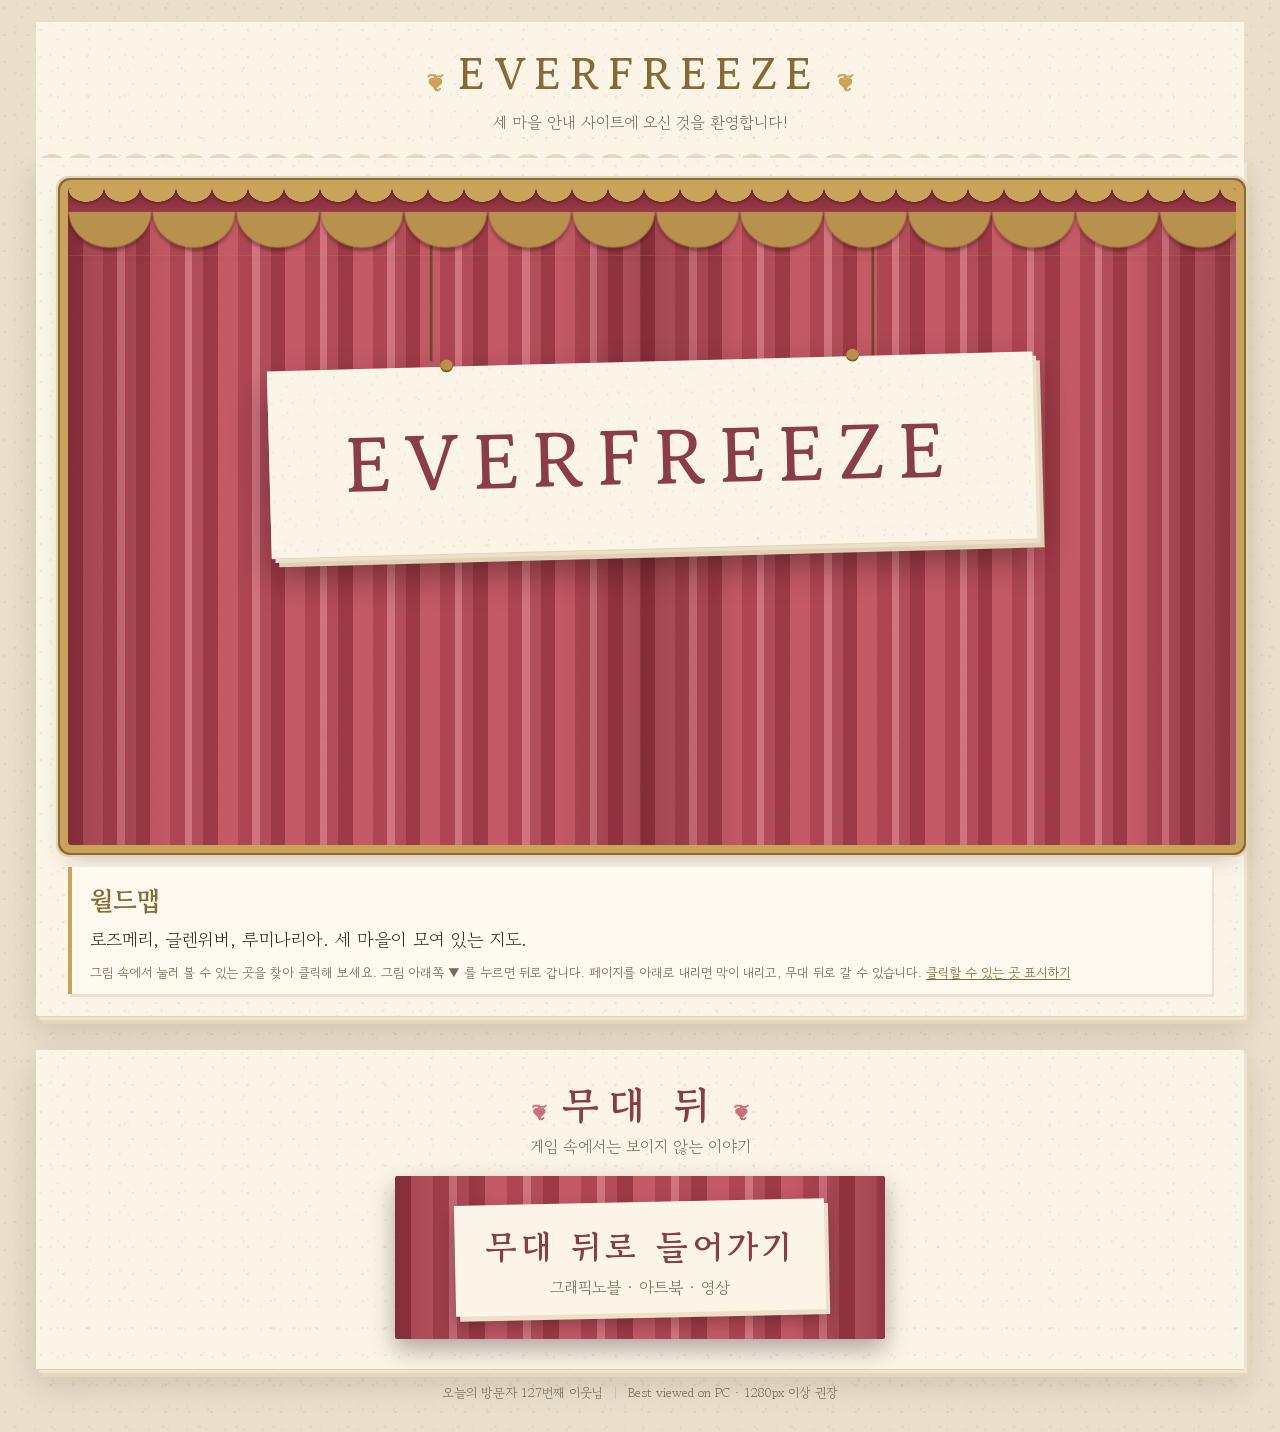
==== commit 07f54d41: "Backstage moves below the place description: scroll closes the stage curtain, a door opens the bookl" ====
--- a/index.html
+++ b/index.html
@@ -19,7 +19,7 @@
     <section id="caption">
       <h2 id="ptitle"></h2>
       <p id="pintro"></p>
-      <p class="tip">그림 속에서 눌러 볼 수 있는 곳을 찾아 클릭해 보세요. 그림 아래쪽 ▼ 를 누르면 뒤로 갑니다. 마우스 휠을 내리면 막이 내립니다. <a href="#" id="hintLink">클릭할 수 있는 곳 표시하기</a></p>
+      <p class="tip">그림 속에서 눌러 볼 수 있는 곳을 찾아 클릭해 보세요. 그림 아래쪽 ▼ 를 누르면 뒤로 갑니다. 페이지를 아래로 내리면 막이 내리고, 무대 뒤로 갈 수 있습니다. <a href="#" id="hintLink">클릭할 수 있는 곳 표시하기</a></p>
     </section>
   </main>
   <footer id="foot"><span id="counter"></span><span class="sep">|</span><span>Best viewed on PC · 1280px 이상 권장</span><span id="devSlot"></span></footer>
--- a/css/style.css
+++ b/css/style.css
@@ -495,11 +495,30 @@
 .sign.gate small{font-family:var(--serif);font-size:18px;color:var(--ink2)}
 .sign:hover{transform:rotate(0)}
 
-/* 무대 뒤 책자: 표를 누르면 아래에서 올라온다 */
-.program{position:absolute;left:7%;right:7%;top:9%;bottom:-2%;z-index:70;transform:translateY(110%);transition:transform .7s cubic-bezier(.3,.8,.3,1);
+/* ===== 무대 뒤 구역: 장소 설명 칸 아래, 스크롤해서 내려오는 곳 ===== */
+.backstage{margin-top:34px;padding:26px 30px 30px;scroll-margin-top:16px;background-color:var(--paper);background-image:var(--speckle);background-size:23px 27px,31px 29px,37px 41px,19px 23px;
+  box-shadow:0 1px 0 var(--paper-edge),3px 4px 0 #efe4cf,6px 8px 0 #e4d7bd,0 14px 30px rgba(60,40,20,.16);text-align:center}
+.bs-head{margin-bottom:18px}
+.bs-title{font-family:var(--serif);font-size:40px;font-weight:700;letter-spacing:.22em;color:#8a3d48}
+.bs-title::before,.bs-title::after{content:'❦';font-size:18px;vertical-align:middle;margin:0 14px;letter-spacing:0;color:#c9707a}
+.bs-sub{font-family:var(--serif);color:var(--ink2);font-size:16px}
+/* 한 단계: 닫힌 무대 뒤 문 (붉은 막 위의 종이 표) */
+.bs-gate{display:inline-flex;flex-direction:column;align-items:center;gap:4px;cursor:pointer;border:0;padding:46px 90px 40px;position:relative;
+  background:linear-gradient(90deg,rgba(60,10,20,.25),transparent 20%,transparent 80%,rgba(60,10,20,.25)),
+             repeating-linear-gradient(90deg,#9e3a47 0 16px,#c45a66 16px 38px,#ad4652 38px 54px,#d27480 54px 62px,#b24e5a 62px 74px);
+  box-shadow:0 10px 24px rgba(40,10,15,.35);border-radius:2px;transition:transform .2s,opacity .5s,max-height .6s,padding .6s;max-height:260px;overflow:hidden}
+.bs-gate::before{content:'';position:absolute;inset:26px 60px;background:var(--paper);box-shadow:4px 5px 0 #ece0c8,0 10px 20px rgba(30,10,10,.35);transform:rotate(-1.2deg)}
+.bs-gate .gate-txt,.bs-gate small{position:relative}
+.bs-gate .gate-txt{font-family:var(--serif);font-size:34px;font-weight:700;letter-spacing:.12em;color:#8a3d48}
+.bs-gate small{font-family:var(--serif);font-size:16px;color:var(--ink2)}
+.bs-gate:hover{transform:translateY(-3px)}
+.backstage.open .bs-gate{opacity:0;max-height:0;padding:0 90px;pointer-events:none}
+/* 책자: 문을 누르면 아래로 펼쳐진다 */
+.backstage .program{position:relative;left:auto;right:auto;top:auto;bottom:auto;transform:none;display:flex;flex-direction:column;text-align:left;
+  height:0;opacity:0;overflow:hidden;padding:0 34px;margin-top:0;transition:height .8s cubic-bezier(.3,.8,.3,1),opacity .6s,padding .6s;
   background-color:#fffaf0;background-image:var(--speckle);background-size:23px 27px,31px 29px,37px 41px,19px 23px;
-  box-shadow:0 1px 0 var(--paper-edge),4px 5px 0 #ece0c8,8px 10px 0 #dfd1b4,0 -10px 40px rgba(30,10,10,.45);padding:20px 34px 30px;display:flex;flex-direction:column}
-.program.up{transform:none}
+  box-shadow:0 1px 0 var(--paper-edge),4px 5px 0 #ece0c8,8px 10px 0 #dfd1b4}
+.backstage.open .program{height:640px;opacity:1;padding:20px 34px 30px}
 .pg-tabs{display:flex;gap:10px;justify-content:center;margin-bottom:12px}
 .pg-tab{font-family:var(--serif);font-size:24px;padding:8px 26px;background:#efe2c9;border:1px solid #cdb894;border-radius:3px;color:var(--ink2);cursor:pointer;box-shadow:1px 2px 0 #cdb894}
 .pg-tab.on{background:#8a3d48;border-color:#6b2d36;color:#fff}
@@ -520,9 +539,31 @@
 .pg-corner.next{right:0;background:linear-gradient(315deg,transparent 50%,#e8d9bb 50%,#f6ecd6 62%,#d9c6a0 100%);box-shadow:-3px -3px 6px rgba(0,0,0,.08)}
 .pg-corner.prev{left:0;background:linear-gradient(45deg,transparent 50%,#e8d9bb 50%,#f6ecd6 62%,#d9c6a0 100%);box-shadow:3px -3px 6px rgba(0,0,0,.08)}
 .pg-corner:hover{width:90px;height:90px}
-.pg-shut{position:absolute;right:30px;top:20px;font-family:var(--serif);font-size:18px;padding:6px 16px;background:#f6ead2;border:1px solid #b89b74;border-radius:3px;box-shadow:1px 2px 0 #cdb894;cursor:pointer}
+.pg-shut{position:absolute;right:30px;top:20px;z-index:3;font-family:var(--serif);font-size:18px;padding:6px 16px;background:#f6ead2;border:1px solid #b89b74;border-radius:3px;box-shadow:1px 2px 0 #cdb894;cursor:pointer}
 .ph-frame{display:flex;flex-direction:column;align-items:center;justify-content:center;gap:10px;border:2px dashed #cdb894;border-radius:4px;background:repeating-linear-gradient(45deg,#fbf3e2 0 12px,#f7ecd6 12px 24px);color:var(--ink2);font-family:var(--serif);font-size:20px;text-align:center;padding:16px}
 .ph-frame b{font-size:32px;color:#8a3d48}
 .ph-frame.tall{height:100%}
 .ph-frame.wide{aspect-ratio:16/9;max-height:100%;margin:0 auto;height:100%}
 .ph-grid{display:grid;grid-template-columns:1fr 1fr;gap:14px;height:100%}
+
+/* ===== 오류 노이즈 (임시 연출): 단계가 오를수록 점점 강해진다 =====
+   1단계 없음 → 2단계 옅은 알갱이 → 3단계 알갱이 + 가끔 가로 줄 → 4단계 진한 알갱이 + 붉은 잡음 줄 + 화면 찢김 → 5단계 멈춘 잡음 */
+.fx::after,.fx::before{content:'';position:absolute;inset:-20%;pointer-events:none;opacity:0;transition:opacity 1.2s}
+.fx::after{ /* 지지직 알갱이: 어두운 점 + 밝은 점 */
+  background-image:url("data:image/svg+xml;utf8,<svg xmlns='http://www.w3.org/2000/svg' width='200' height='200'><filter id='n'><feTurbulence type='fractalNoise' baseFrequency='1.1' numOctaves='1' seed='3' stitchTiles='stitch'/><feColorMatrix values='0 0 0 0 .12  0 0 0 0 .08  0 0 0 0 .16  0 0 0 -3 1.55'/></filter><rect width='100%' height='100%' filter='url(%23n)'/></svg>"),url("data:image/svg+xml;utf8,<svg xmlns='http://www.w3.org/2000/svg' width='200' height='200'><filter id='m'><feTurbulence type='fractalNoise' baseFrequency='1.3' numOctaves='1' seed='9' stitchTiles='stitch'/><feColorMatrix values='0 0 0 0 1  0 0 0 0 .97  0 0 0 0 .95  0 0 0 3.2 -2.1'/></filter><rect width='100%' height='100%' filter='url(%23m)'/></svg>");
+  background-size:200px 200px,200px 200px;animation:grain .4s steps(4) infinite}
+@keyframes grain{0%{transform:translate(0,0)}25%{transform:translate(-4%,3%)}50%{transform:translate(3%,-5%)}75%{transform:translate(-2%,-2%)}100%{transform:translate(4%,2%)}}
+.fx::before{ /* 가로로 지나가는 잡음 줄 */
+  inset:0;background:linear-gradient(transparent 0 46%,rgba(255,255,255,.35) 47%,rgba(200,40,60,.35) 48%,transparent 49.5%) 0 0/100% 100% no-repeat;
+  animation:none}
+@keyframes glitchBar{0%,62%{transform:translateY(-60%);opacity:0}63%{opacity:1}72%{transform:translateY(60%);opacity:1}73%,100%{opacity:0;transform:translateY(60%)}}
+#stage[data-stage="2"] .fx::after{opacity:.14}   /* 2단계: 미세하게 */
+#stage[data-stage="3"] .fx::after{opacity:.75}   /* 3단계부터: 확실히 보이게 */
+#stage[data-stage="3"] .fx::before{animation:glitchBar 4.5s linear infinite}
+#stage[data-stage="4"] .fx::after{opacity:1}
+#stage[data-stage="4"] .fx::before{animation:glitchBar 2.8s linear infinite;
+  background:linear-gradient(transparent 0 30%,rgba(200,40,60,.4) 31%,transparent 32.5%,transparent 52%,rgba(255,255,255,.45) 53%,rgba(90,40,160,.35) 54.5%,transparent 56%) 0 0/100% 100% no-repeat}
+#stage[data-stage="4"] .scene{animation:jitter 5s steps(1) infinite,tear 3.3s steps(1) infinite}
+@keyframes tear{0%,88%,100%{clip-path:none}89%{clip-path:polygon(0 0,100% 0,100% 41%,96% 41%,96% 46%,100% 46%,100% 100%,0 100%)}91%{clip-path:polygon(0 0,100% 0,100% 63%,0 63%,0 66%,100% 66%,100% 100%,0 100%)}}
+#stage[data-stage="5"] .fx::after{opacity:.55}   /* 5단계: 움직임이 멈추므로 잡음도 멈춘 채 남는다 */
+@media (prefers-reduced-motion: reduce){.fx::after,.fx::before{animation:none}}
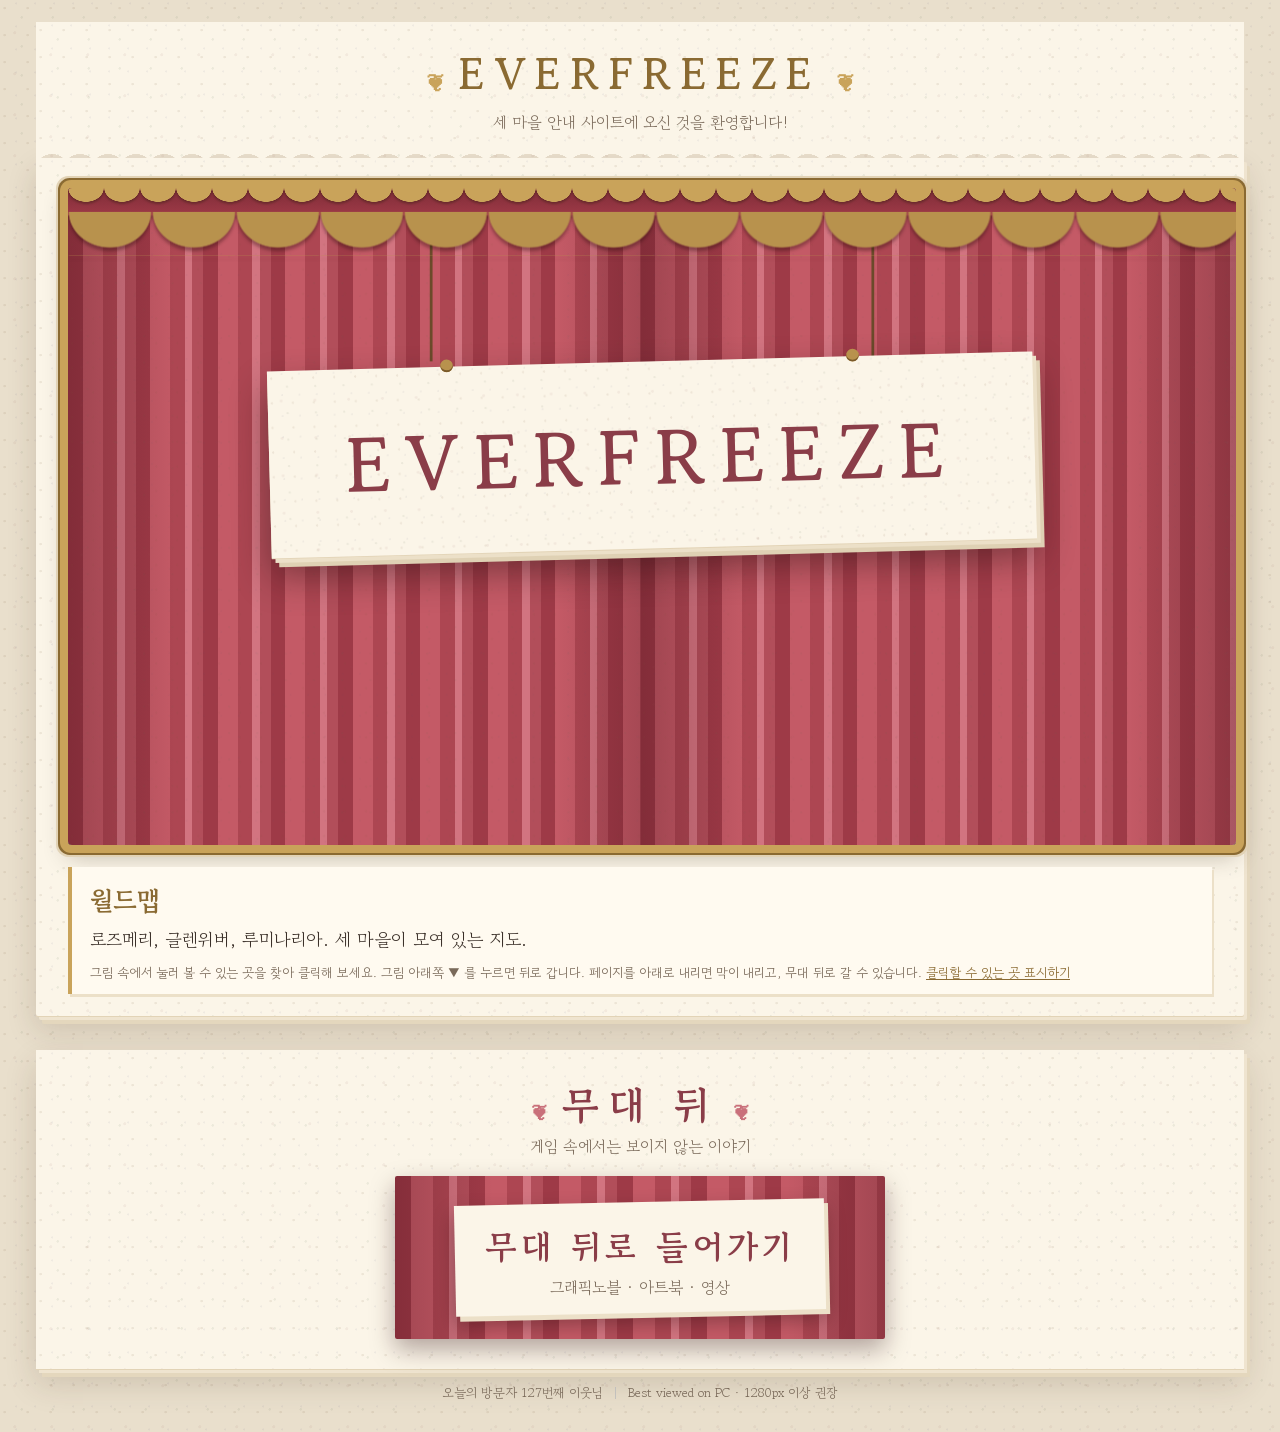
==== commit 5114e5ae: "Site-wide error effects: corrupted text, colour shifts, pixel blocks, shoves, bands, black gaps, cra" ====
--- a/index.html
+++ b/index.html
@@ -44,6 +44,7 @@
 <script src="src/ui/notebook.js"></script>
 <script src="src/ui/debug.js"></script>
 <script src="src/ui/backstage.js"></script>
+<script src="src/ui/glitch.js"></script>
 <script src="src/main.js"></script>
 </body>
 </html>
--- a/css/style.css
+++ b/css/style.css
@@ -567,3 +567,51 @@
 @keyframes tear{0%,88%,100%{clip-path:none}89%{clip-path:polygon(0 0,100% 0,100% 41%,96% 41%,96% 46%,100% 46%,100% 100%,0 100%)}91%{clip-path:polygon(0 0,100% 0,100% 63%,0 63%,0 66%,100% 66%,100% 100%,0 100%)}}
 #stage[data-stage="5"] .fx::after{opacity:.55}   /* 5단계: 움직임이 멈추므로 잡음도 멈춘 채 남는다 */
 @media (prefers-reduced-motion: reduce){.fx::after,.fx::before{animation:none}}
+
+/* ===== 사이트 전체 오류 연출 (src/ui/glitch.js) — 게임 창 바깥, 사이트 자체가 망가진다 ===== */
+#site{position:relative}
+.glitch-layer{position:fixed;inset:0;z-index:9000;pointer-events:none;overflow:hidden}
+.glitch-layer::before{content:'';position:absolute;inset:-10%;opacity:0;transition:opacity 1.2s;
+  background-image:url("data:image/svg+xml;utf8,<svg xmlns='http://www.w3.org/2000/svg' width='200' height='200'><filter id='n'><feTurbulence type='fractalNoise' baseFrequency='1.1' numOctaves='1' seed='5' stitchTiles='stitch'/><feColorMatrix values='0 0 0 0 .1  0 0 0 0 .07  0 0 0 0 .14  0 0 0 -3 1.55'/></filter><rect width='100%' height='100%' filter='url(%23n)'/></svg>");
+  background-size:200px 200px;animation:grain .4s steps(4) infinite}
+body[data-glitch="2"] .glitch-layer::before{opacity:.06}
+body[data-glitch="3"] .glitch-layer::before{opacity:.16}
+body[data-glitch="4"] .glitch-layer::before{opacity:.26}
+body[data-glitch="5"] .glitch-layer::before{opacity:.2;animation:none}
+/* 픽셀 블록 */
+.gpx{position:fixed}
+.gpx.k{background:#0b0a0f}
+.gpx.m{background:#e0287a;mix-blend-mode:screen}
+.gpx.c{background:#19c9d6;mix-blend-mode:screen}
+.gpx.h{backdrop-filter:hue-rotate(150deg) saturate(2.4);-webkit-backdrop-filter:hue-rotate(150deg) saturate(2.4)}
+.gpx.i{backdrop-filter:invert(1);-webkit-backdrop-filter:invert(1)}
+/* 가로 띠: 색 반전 · 색 뒤틀림 · 검은 틈 */
+.gband{position:fixed;left:0;right:0}
+.gband.inv{backdrop-filter:invert(1) hue-rotate(180deg);-webkit-backdrop-filter:invert(1) hue-rotate(180deg)}
+.gband.hue{backdrop-filter:hue-rotate(120deg) saturate(3) contrast(1.4);-webkit-backdrop-filter:hue-rotate(120deg) saturate(3) contrast(1.4)}
+.gband.gap{background:#0b0a0f;box-shadow:0 1px 0 rgba(255,40,90,.6),0 -1px 0 rgba(40,220,255,.6)}
+.gshove{transition:none!important;filter:drop-shadow(3px 0 0 rgba(255,0,70,.45)) drop-shadow(-3px 0 0 rgba(0,210,255,.45))}
+/* 사이트 위 검은 균열 · 큰 틈 */
+.site-cracks{position:absolute;left:0;top:0;pointer-events:none;z-index:40;overflow:visible}
+.site-cracks .ck{fill:none;stroke:#0b0a0f;stroke-linejoin:round;stroke-linecap:round;filter:drop-shadow(1px 1px 0 rgba(255,250,235,.7))}
+.site-cracks .ck.thin{stroke-width:1.2}
+.site-cracks .gap{fill:#0b0a0f;filter:drop-shadow(0 2px 0 rgba(255,250,235,.6)) drop-shadow(0 -1px 0 rgba(200,40,70,.5))}
+/* 제목 글자 색 번짐 */
+body[data-glitch="3"] .logo,body[data-glitch="3"] #ptitle,body[data-glitch="3"] .bs-title{animation:rgbSplit 3.2s steps(1) infinite}
+body[data-glitch="4"] .logo,body[data-glitch="4"] #ptitle,body[data-glitch="4"] .bs-title,body[data-glitch="4"] #pintro{animation:rgbSplit 1.1s steps(1) infinite}
+body[data-glitch="5"] .logo,body[data-glitch="5"] #ptitle,body[data-glitch="5"] .bs-title{text-shadow:2px 0 rgba(255,0,70,.35),-2px 0 rgba(0,200,255,.35)}
+@keyframes rgbSplit{0%,70%,100%{text-shadow:none}71%{text-shadow:3px 0 rgba(255,0,70,.6),-3px 0 rgba(0,210,255,.6)}80%{text-shadow:-2px 1px rgba(255,0,70,.6),2px -1px rgba(0,210,255,.6)}88%{text-shadow:none}92%{text-shadow:5px 0 rgba(255,0,70,.5),-4px 0 rgba(0,210,255,.5)}}
+/* 커튼 · 틀 일부 색 뒤틀림 */
+body[data-glitch="3"] .drape,body[data-glitch="3"] .bs-gate{animation:drapeShift 4.5s steps(1) infinite}
+body[data-glitch="4"] .drape,body[data-glitch="4"] .bs-gate{animation:drapeShift 1.7s steps(1) infinite}
+@keyframes drapeShift{0%,84%,100%{filter:none}85%{filter:hue-rotate(140deg) saturate(1.6)}90%{filter:hue-rotate(-60deg) contrast(1.4)}93%{filter:none}}
+body[data-glitch="4"] #stagewrap{animation:frameShift 2.3s steps(1) infinite}
+@keyframes frameShift{0%,90%,100%{filter:none}91%{filter:hue-rotate(160deg)}94%{filter:invert(.15) hue-rotate(-40deg)}}
+body[data-glitch="5"] *{animation-play-state:paused!important}
+@media (prefers-reduced-motion: reduce){.glitch-layer::before{animation:none}}
+/* 덧붙인 오류 연출 */
+.gwhisper{color:#8a1e2e!important;letter-spacing:.08em;text-shadow:2px 0 rgba(255,0,70,.35),-2px 0 rgba(0,200,255,.35)}
+.gecho{text-shadow:0 14px 0 rgba(58,47,40,.22),0 -9px 0 rgba(138,61,72,.18)!important}
+.gghost{position:fixed;left:0;top:0;width:22px;height:30px;opacity:.45;pointer-events:none;
+  background:url("data:image/svg+xml;utf8,<svg xmlns='http://www.w3.org/2000/svg' width='22' height='30' viewBox='0 0 22 30'><path d='M2 2 L2 24 L8 18 L12 28 L16 26 L12 16 L20 16 Z' fill='white' stroke='black' stroke-width='1.6' stroke-linejoin='round'/></svg>") no-repeat;
+  filter:drop-shadow(3px 0 0 rgba(255,0,70,.55)) drop-shadow(-3px 0 0 rgba(0,210,255,.55))}
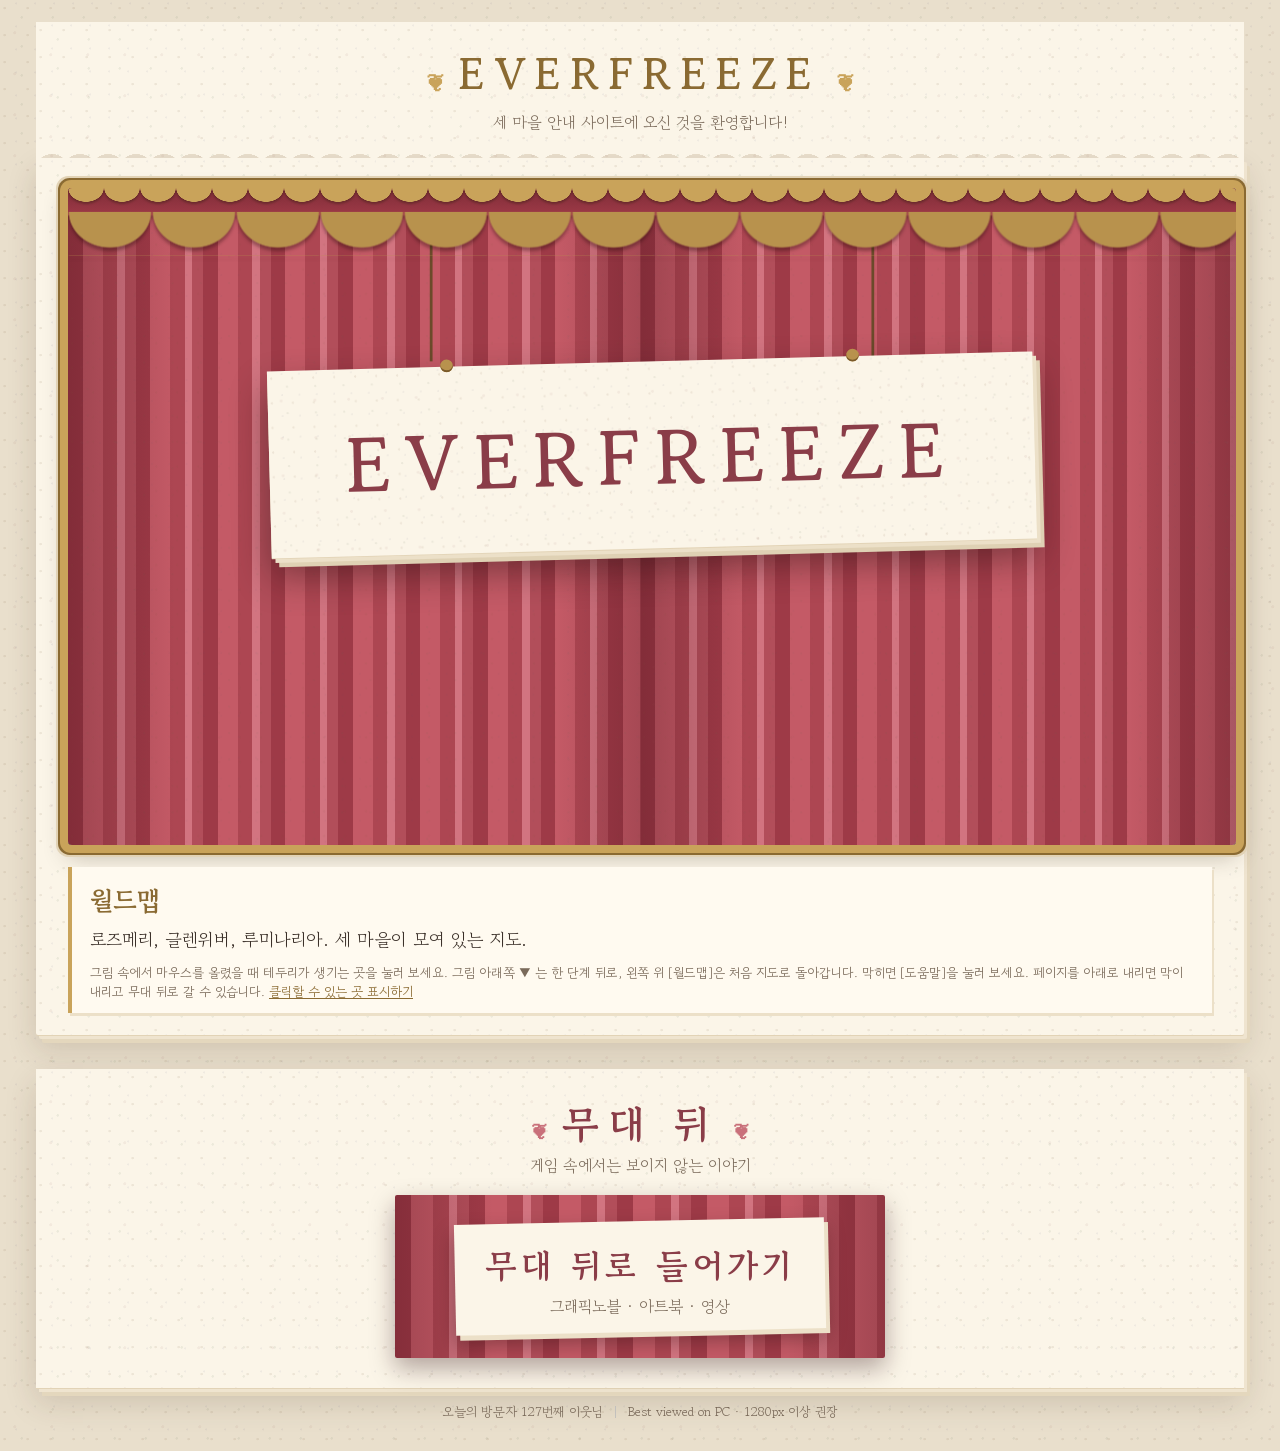
==== commit c901e2a8: "Friendlier guidance: welcome guide, one-time tips, world map / help / restart buttons Co-Authored-By" ====
--- a/index.html
+++ b/index.html
@@ -19,7 +19,7 @@
     <section id="caption">
       <h2 id="ptitle"></h2>
       <p id="pintro"></p>
-      <p class="tip">그림 속에서 눌러 볼 수 있는 곳을 찾아 클릭해 보세요. 그림 아래쪽 ▼ 를 누르면 뒤로 갑니다. 페이지를 아래로 내리면 막이 내리고, 무대 뒤로 갈 수 있습니다. <a href="#" id="hintLink">클릭할 수 있는 곳 표시하기</a></p>
+      <p class="tip">그림 속에서 마우스를 올렸을 때 테두리가 생기는 곳을 눌러 보세요. 그림 아래쪽 ▼ 는 한 단계 뒤로, 왼쪽 위 [월드맵]은 처음 지도로 돌아갑니다. 막히면 [도움말]을 눌러 보세요. 페이지를 아래로 내리면 막이 내리고 무대 뒤로 갈 수 있습니다. <a href="#" id="hintLink">클릭할 수 있는 곳 표시하기</a></p>
     </section>
   </main>
   <footer id="foot"><span id="counter"></span><span class="sep">|</span><span>Best viewed on PC · 1280px 이상 권장</span><span id="devSlot"></span></footer>
@@ -45,6 +45,7 @@
 <script src="src/ui/debug.js"></script>
 <script src="src/ui/backstage.js"></script>
 <script src="src/ui/glitch.js"></script>
+<script src="src/ui/guide.js"></script>
 <script src="src/main.js"></script>
 </body>
 </html>
--- a/css/style.css
+++ b/css/style.css
@@ -615,3 +615,33 @@
 .gghost{position:fixed;left:0;top:0;width:22px;height:30px;opacity:.45;pointer-events:none;
   background:url("data:image/svg+xml;utf8,<svg xmlns='http://www.w3.org/2000/svg' width='22' height='30' viewBox='0 0 22 30'><path d='M2 2 L2 24 L8 18 L12 28 L16 26 L12 16 L20 16 Z' fill='white' stroke='black' stroke-width='1.6' stroke-linejoin='round'/></svg>") no-repeat;
   filter:drop-shadow(3px 0 0 rgba(255,0,70,.55)) drop-shadow(-3px 0 0 rgba(0,210,255,.55))}
+
+/* ===== 친절한 안내 (src/ui/guide.js) ===== */
+/* 그림 창 왼쪽 위 종이 꼬리표 버튼: 월드맵 · 도움말 */
+.stage-tags{position:absolute;left:200px;top:84px;z-index:16;display:flex;gap:10px} /* 열린 커튼 자락 오른쪽 */
+.stag{font-family:var(--serif);font-size:22px;padding:8px 20px 8px 18px;cursor:pointer;color:var(--ink);
+  background-color:var(--paper);background-image:var(--speckle);background-size:23px 27px,31px 29px,37px 41px,19px 23px;
+  border:0;border-radius:2px 14px 14px 2px;box-shadow:0 1px 0 var(--paper-edge),3px 4px 0 rgba(60,40,20,.28);transform:rotate(-1.5deg);transition:transform .15s}
+.stag::before{content:'';display:inline-block;width:9px;height:9px;border-radius:50%;background:var(--frame-dk);margin-right:9px;vertical-align:middle;box-shadow:inset 0 1px 1px rgba(0,0,0,.3)}
+.stag:hover{transform:rotate(0) translateY(-2px)}
+.stag.help::before{background:#b8924d}
+/* 처음 한 번만 뜨는 짧은 도움말 */
+.gtip{position:absolute;left:50%;bottom:96px;z-index:30;pointer-events:none;max-width:860px;padding:14px 26px;font-family:var(--serif);font-size:22px;color:var(--ink);
+  background:#fffaf0;box-shadow:0 1px 0 var(--paper-edge),3px 4px 0 #ece0c8,0 12px 26px rgba(30,20,10,.35);border-left:6px solid var(--frame);
+  opacity:0;transform:translate(-50%,12px) rotate(-.6deg);transition:opacity .4s,transform .4s}
+.gtip.on{opacity:1;transform:translate(-50%,0) rotate(-.6deg)}
+/* 안내 쪽지 */
+.guide{position:relative;width:820px;padding:34px 44px 26px;color:var(--ink);
+  background-color:var(--paper);background-image:var(--speckle);background-size:23px 27px,31px 29px,37px 41px,19px 23px;
+  box-shadow:0 1px 0 var(--paper-edge),3px 4px 0 #ece0c8,6px 8px 0 #dfd1b4,0 16px 34px rgba(30,20,10,.38)}
+.guide::before{content:'';position:absolute;top:-12px;left:50%;width:120px;height:24px;margin-left:-60px;background:rgba(var(--tape,201,112,122),.55);transform:rotate(-2deg)}
+.guide h3{margin:0 0 14px;font-family:var(--serif);font-size:32px;color:var(--frame-dk)}
+.g-body{font-family:var(--serif);font-size:23px;line-height:1.75;white-space:pre-line;min-height:170px}
+.g-nav{display:flex;align-items:center;justify-content:space-between;margin-top:18px}
+.g-nav .btn{font-size:20px;padding:8px 22px}
+.g-dots{display:flex;gap:8px}
+.g-dots span{width:10px;height:10px;border-radius:50%;background:#e2d3b6}
+.g-dots span.on{background:var(--frame-dk)}
+.stag.reset::before{background:#5f7a8a}
+.guide.confirm{width:680px}
+.guide.confirm .g-body{min-height:0}
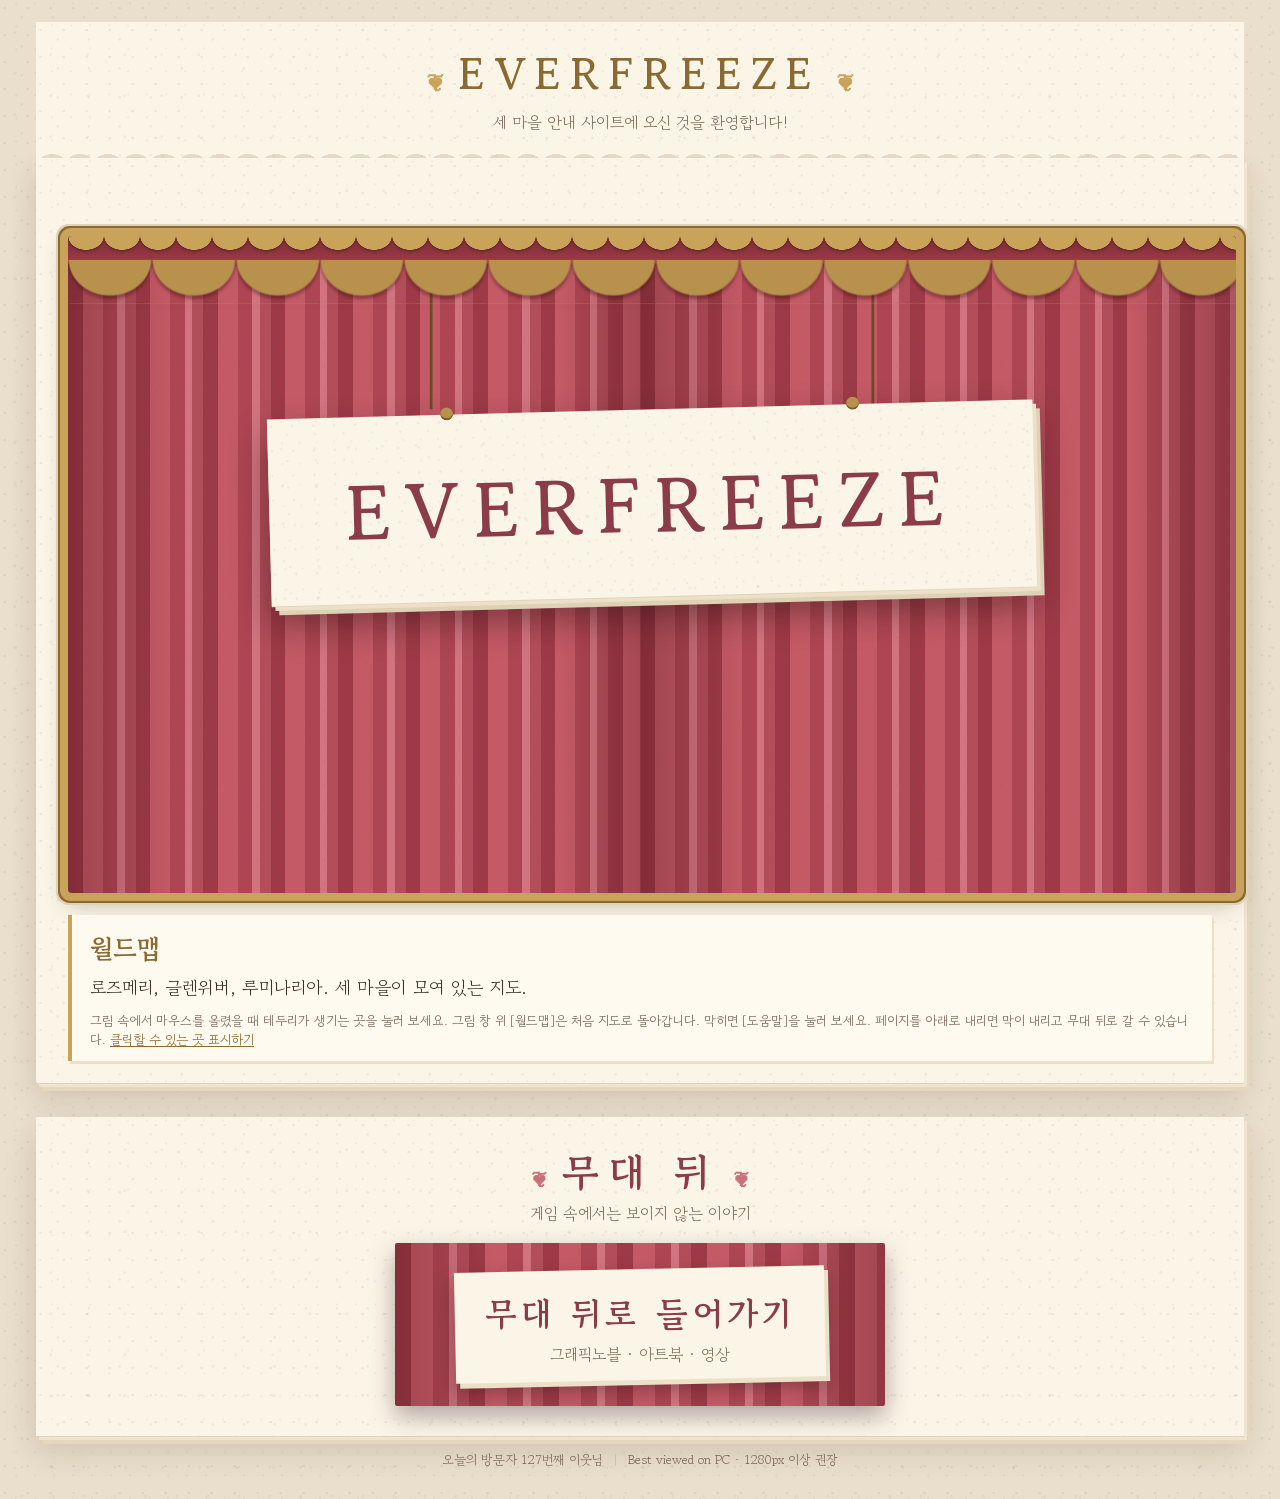
==== commit 1e95f9ec: "Buttons above stage, tips at top, no back-arrow tip in play; glitch finale ending with Aria and forc" ====
--- a/index.html
+++ b/index.html
@@ -1,5 +1,5 @@
 <!doctype html>
-<html lang="ko">
+<html lang="ko" data-cur="1">
 <head>
 <meta charset="utf-8">
 <meta name="viewport" content="width=device-width,initial-scale=1">
@@ -19,7 +19,7 @@
     <section id="caption">
       <h2 id="ptitle"></h2>
       <p id="pintro"></p>
-      <p class="tip">그림 속에서 마우스를 올렸을 때 테두리가 생기는 곳을 눌러 보세요. 그림 아래쪽 ▼ 는 한 단계 뒤로, 왼쪽 위 [월드맵]은 처음 지도로 돌아갑니다. 막히면 [도움말]을 눌러 보세요. 페이지를 아래로 내리면 막이 내리고 무대 뒤로 갈 수 있습니다. <a href="#" id="hintLink">클릭할 수 있는 곳 표시하기</a></p>
+      <p class="tip">그림 속에서 마우스를 올렸을 때 테두리가 생기는 곳을 눌러 보세요. 그림 창 위 [월드맵]은 처음 지도로 돌아갑니다. 막히면 [도움말]을 눌러 보세요. 페이지를 아래로 내리면 막이 내리고 무대 뒤로 갈 수 있습니다. <a href="#" id="hintLink">클릭할 수 있는 곳 표시하기</a></p>
     </section>
   </main>
   <footer id="foot"><span id="counter"></span><span class="sep">|</span><span>Best viewed on PC · 1280px 이상 권장</span><span id="devSlot"></span></footer>
--- a/css/style.css
+++ b/css/style.css
@@ -131,6 +131,8 @@
 
 /* ===== 사이트 틀 (옛날 홈페이지 느낌) ===== */
 body{background:#efe9dc;background-image:radial-gradient(rgba(120,100,70,.10) 1px,transparent 1px);background-size:14px 14px}
+/* 단계별 배경 그림 (EF.PAGE_BG_IMAGES 에 등록된 단계만) */
+body.page-bg{background-size:cover;background-position:center;background-attachment:fixed;background-repeat:no-repeat}
 #site{max-width:1240px;margin:0 auto;padding:18px 16px 28px}
 #masthead{background:#fffdf8;border:3px double #8a7b62;border-radius:8px;padding:16px 22px;text-align:center;box-shadow:3px 3px 0 rgba(90,75,50,.25)}
 .logo{font-size:40px;font-weight:800;letter-spacing:.18em;color:#4b3f63}
@@ -148,7 +150,7 @@
 body[data-stage="3"] #masthead .logo{letter-spacing:.14em}
 body[data-stage="4"] #masthead{border-style:dashed}
 body[data-stage="4"] .tagline{opacity:.75}
-body[data-stage="5"]{filter:grayscale(.55)}
+body[data-stage="5"] #site{filter:grayscale(.55)} /* body 에 filter 를 걸면 화면 고정 요소(엔딩 막 등)의 위치가 틀어진다 */
 body[data-stage="5"] .tagline{letter-spacing:.3em}
 .banner{top:70px}
 
@@ -303,13 +305,23 @@
 .p-row{display:flex;gap:50px;font-size:120px;padding:6px 40px;border-top:3px dashed rgba(255,230,200,.5);border-bottom:3px dashed rgba(255,230,200,.5)}
 
 /* 바느질 단계 */
-.cv-steps{display:flex;align-items:center;justify-content:center;background:#f2d9d3;background-image:repeating-linear-gradient(0deg,rgba(0,0,0,.03) 0 2px,transparent 2px 6px)}
-.s-row{display:flex;gap:18px;align-items:center}
-.s-tag{font-size:70px;color:#7a3b3b;margin-right:24px;background:#fff6dc;border:3px solid #7a3b3b;border-radius:10px;padding:0 16px}
-.s-dot{position:relative;width:80px;height:80px;border-radius:50%;border:3px dashed #b88f7a;display:flex;align-items:center;justify-content:center;font-size:34px;font-weight:800;color:#fff}
-.s-dot.done{background:#a2584a;border:3px solid #7a3b3b}
-.s-dot.stop{background:#a2584a;border:4px solid #3a1f1f;box-shadow:0 0 0 8px rgba(162,88,74,.25)}
-.s-needle{position:absolute;top:-82px;font-size:70px}
+.cv-steps{display:flex;align-items:center;justify-content:center;background:#e9d2c6}
+.s-cloth{position:relative;display:flex;align-items:center;gap:40px;padding:70px 70px 70px 50px;background:#f4e3d6;transform:rotate(-1.5deg);
+  background-image:repeating-linear-gradient(0deg,rgba(120,70,50,.06) 0 1px,transparent 1px 5px),repeating-linear-gradient(90deg,rgba(120,70,50,.05) 0 1px,transparent 1px 5px);
+  box-shadow:3px 6px 0 rgba(90,50,40,.18);clip-path:polygon(0 3%,4% 0,30% 2%,62% 0,100% 2%,99% 40%,100% 97%,70% 100%,35% 98%,2% 100%,0 60%)}
+.s-tag{font-size:54px;color:#7a3b3b;background:#fff6dc;border:2px dashed #7a3b3b;border-radius:6px;padding:0 14px;transform:rotate(3deg)}
+.s-row{display:flex;gap:16px;align-items:center}
+.s-st{position:relative;width:50px;height:8px}
+.s-st::before,.s-st::after{content:"";position:absolute;top:2px;width:4px;height:4px;border-radius:50%;background:rgba(90,50,40,.35)} /* 바늘구멍 */
+.s-st::before{left:-2px}.s-st::after{right:-2px}
+.s-st.sewn{background:#a2584a;border-radius:4px;box-shadow:0 2px 0 #6d3329;transform:rotate(-4deg)}
+.s-st.sewn:nth-child(even){transform:rotate(3deg)}
+.s-st.sewn::before,.s-st.sewn::after{display:none}
+.s-st.last{background:linear-gradient(90deg,#a2584a 55%,transparent 55%);box-shadow:none}
+.s-needle{position:absolute;left:24px;top:-74px;width:6px;height:96px;border-radius:3px 3px 50% 50%/3px 3px 100% 100%;transform:rotate(28deg);transform-origin:bottom;
+  background:linear-gradient(90deg,#9aa3ab,#e9eef2 45%,#8c949b)}
+.s-needle::before{content:"";position:absolute;left:1.5px;top:8px;width:3px;height:12px;border-radius:2px;background:#f4e3d6} /* 바늘귀 */
+.s-needle::after{content:"";position:absolute;left:-30px;top:6px;width:38px;height:70px;border:3px solid #a2584a;border-color:#a2584a transparent transparent #a2584a;border-radius:50%;transform:rotate(-20deg)} /* 늘어진 실 */
 
 /* 붙은 종이들 */
 .cv-pins{display:flex;flex-wrap:wrap;align-content:center;justify-content:center;gap:26px;padding:40px}
@@ -612,23 +624,21 @@
 /* 덧붙인 오류 연출 */
 .gwhisper{color:#8a1e2e!important;letter-spacing:.08em;text-shadow:2px 0 rgba(255,0,70,.35),-2px 0 rgba(0,200,255,.35)}
 .gecho{text-shadow:0 14px 0 rgba(58,47,40,.22),0 -9px 0 rgba(138,61,72,.18)!important}
-.gghost{position:fixed;left:0;top:0;width:22px;height:30px;opacity:.45;pointer-events:none;
-  background:url("data:image/svg+xml;utf8,<svg xmlns='http://www.w3.org/2000/svg' width='22' height='30' viewBox='0 0 22 30'><path d='M2 2 L2 24 L8 18 L12 28 L16 26 L12 16 L20 16 Z' fill='white' stroke='black' stroke-width='1.6' stroke-linejoin='round'/></svg>") no-repeat;
-  filter:drop-shadow(3px 0 0 rgba(255,0,70,.55)) drop-shadow(-3px 0 0 rgba(0,210,255,.55))}
 
 /* ===== 친절한 안내 (src/ui/guide.js) ===== */
 /* 그림 창 왼쪽 위 종이 꼬리표 버튼: 월드맵 · 도움말 */
-.stage-tags{position:absolute;left:200px;top:84px;z-index:16;display:flex;gap:10px} /* 열린 커튼 자락 오른쪽 */
-.stag{font-family:var(--serif);font-size:22px;padding:8px 20px 8px 18px;cursor:pointer;color:var(--ink);
+.stage-tags{display:flex;gap:10px;margin:10px 14px 4px;transition:opacity .5s} /* 머리글 점선 아래 · 그림 창 위 */
+.stage-tags.pre{opacity:0;visibility:hidden} /* 처음 막이 열리기 전에는 숨김 */
+.stag{font-family:var(--serif);font-size:18px;padding:6px 17px 6px 14px;cursor:pointer;color:var(--ink);
   background-color:var(--paper);background-image:var(--speckle);background-size:23px 27px,31px 29px,37px 41px,19px 23px;
   border:0;border-radius:2px 14px 14px 2px;box-shadow:0 1px 0 var(--paper-edge),3px 4px 0 rgba(60,40,20,.28);transform:rotate(-1.5deg);transition:transform .15s}
-.stag::before{content:'';display:inline-block;width:9px;height:9px;border-radius:50%;background:var(--frame-dk);margin-right:9px;vertical-align:middle;box-shadow:inset 0 1px 1px rgba(0,0,0,.3)}
+.stag::before{content:'';display:inline-block;width:7px;height:7px;border-radius:50%;background:var(--frame-dk);margin-right:9px;vertical-align:middle;box-shadow:inset 0 1px 1px rgba(0,0,0,.3)}
 .stag:hover{transform:rotate(0) translateY(-2px)}
 .stag.help::before{background:#b8924d}
-/* 처음 한 번만 뜨는 짧은 도움말 */
-.gtip{position:absolute;left:50%;bottom:96px;z-index:30;pointer-events:none;max-width:860px;padding:14px 26px;font-family:var(--serif);font-size:22px;color:var(--ink);
+/* 짧은 도움말: 그림 창 위쪽에 뜬다 (아래쪽 대화창을 가리지 않게) */
+.gtip{position:absolute;left:50%;top:70px;z-index:30;pointer-events:none;max-width:860px;padding:14px 26px;font-family:var(--serif);font-size:22px;color:var(--ink);
   background:#fffaf0;box-shadow:0 1px 0 var(--paper-edge),3px 4px 0 #ece0c8,0 12px 26px rgba(30,20,10,.35);border-left:6px solid var(--frame);
-  opacity:0;transform:translate(-50%,12px) rotate(-.6deg);transition:opacity .4s,transform .4s}
+  opacity:0;transform:translate(-50%,-12px) rotate(-.6deg);transition:opacity .4s,transform .4s}
 .gtip.on{opacity:1;transform:translate(-50%,0) rotate(-.6deg)}
 /* 안내 쪽지 */
 .guide{position:relative;width:820px;padding:34px 44px 26px;color:var(--ink);
@@ -645,3 +655,51 @@
 .stag.reset::before{background:#5f7a8a}
 .guide.confirm{width:680px}
 .guide.confirm .g-body{min-height:0}
+/* 화면 전체 산발적인 글리치 */
+.gnoise{position:fixed;opacity:.75;mix-blend-mode:multiply;animation:grain .12s steps(3) infinite;
+  background-image:url("data:image/svg+xml;utf8,<svg xmlns='http://www.w3.org/2000/svg' width='120' height='120'><filter id='n'><feTurbulence type='fractalNoise' baseFrequency='1.3' numOctaves='1' seed='11' stitchTiles='stitch'/><feColorMatrix values='0 0 0 0 .08  0 0 0 0 .05  0 0 0 0 .12  0 0 0 -2.6 1.5'/></filter><rect width='100%' height='100%' filter='url(%23n)'/></svg>");
+  background-size:120px 120px;box-shadow:3px 0 0 rgba(255,0,70,.25),-3px 0 0 rgba(0,210,255,.25)}
+.gline{position:fixed;height:2px;background:linear-gradient(90deg,transparent,rgba(11,10,15,.85) 10%,rgba(255,40,90,.7) 50%,rgba(40,220,255,.7) 60%,transparent);box-shadow:0 3px 0 rgba(11,10,15,.35)}
+/* 배경 종이 찢김: 뒤의 검은 바탕이 보인다 */
+body{position:relative}
+#site{z-index:1}
+body[data-glitch="2"] .glitch-layer::before{opacity:.09}
+body[data-glitch="3"] .glitch-layer::before{opacity:.22}
+body[data-glitch="4"] .glitch-layer::before{opacity:.34}
+/* 임시 그림일 때 인물: 색 동그라미 + 이름 첫 글자 */
+.hs .npc-ico{display:flex;align-items:center;justify-content:center;width:84px;height:84px;border-radius:50%;font-family:var(--serif);font-size:44px;font-weight:700;color:#fff;
+  border:4px solid var(--paper);box-shadow:0 0 0 2px rgba(58,47,40,.5),2px 4px 0 rgba(0,0,0,.18)}
+
+/* ===== 사이트 자체 마우스 포인터 (윈도우 기본 포인터는 숨김) =====
+   그림: assets/cursor/stage<N>.png (32×32 권장, 끝점은 왼쪽 위 1,1). 오류 단계가 오를수록 노이즈가 심한 그림으로 바뀐다. */
+html[data-cur="1"],html[data-cur="1"] *{cursor:url(../assets/cursor/stage1.png) 1 1,auto!important}
+html[data-cur="2"],html[data-cur="2"] *{cursor:url(../assets/cursor/stage2.png) 1 1,auto!important}
+html[data-cur="3"],html[data-cur="3"] *{cursor:url(../assets/cursor/stage3.png) 1 1,auto!important}
+html[data-cur="4"],html[data-cur="4"] *{cursor:url(../assets/cursor/stage4.png) 1 1,auto!important}
+html[data-cur="5"],html[data-cur="5"] *{cursor:url(../assets/cursor/stage5.png) 1 1,auto!important}
+
+/* ===== 4단계부터: 커튼·그림 창 외의 요소들이 제자리에서 살짝씩 어긋나 있다 (glitch.js drift) ===== */
+.gdrift{translate:var(--dx,0) var(--dy,0);rotate:var(--dr,0deg)}
+
+.st-start{font-size:28px;color:#8a3d48;margin-left:10px;align-self:center} /* 복원된 기록: 읽기 시작점 */
+
+/* ===== 엔딩 (glitch.js G.finale) ===== */
+body.finale{overflow:hidden}
+body.finale #site{animation:finShake .09s steps(2) infinite}
+body.finale-max #site{filter:grayscale(.55) contrast(1.8) saturate(2.4) hue-rotate(40deg)}
+@keyframes finShake{0%{transform:translate(0,0)}50%{transform:translate(calc(var(--fx,1)*6px),-3px)}100%{transform:translate(-5px,4px)}}
+.fin-veil{position:fixed;inset:0;z-index:9100;pointer-events:all;opacity:calc(var(--lv,0) * 1);transition:opacity .2s;
+  background-color:rgba(10,8,14,calc(var(--lv,0) * .7));
+  background-image:url("data:image/svg+xml;utf8,<svg xmlns='http://www.w3.org/2000/svg' width='160' height='160'><filter id='n'><feTurbulence type='fractalNoise' baseFrequency='1.1' numOctaves='2' seed='3' stitchTiles='stitch'/><feColorMatrix values='0 0 0 0 .1  0 0 0 0 .08  0 0 0 0 .14  0 0 0 -2.2 1.4'/></filter><rect width='100%' height='100%' filter='url(%23n)'/></svg>"),
+    repeating-linear-gradient(0deg,rgba(255,255,255,.05) 0 1px,transparent 1px 3px);
+  background-size:160px 160px,auto;animation:finGrain .1s steps(3) infinite}
+@keyframes finGrain{0%{background-position:0 0,0 0}33%{background-position:-37px 23px,0 1px}66%{background-position:29px -41px,0 2px}100%{background-position:-11px 17px,0 0}}
+.fin-veil.full{opacity:1;background-color:rgba(8,6,12,.93)}
+.fin-veil.black{background:#000;animation:none}
+.fin-aria{position:fixed;bottom:0;height:78vh;z-index:9200;pointer-events:none;opacity:0;transition:opacity 2.4s ease;
+  background:center bottom/contain no-repeat;filter:drop-shadow(0 0 30px rgba(0,0,0,.6))}
+.fin-aria svg{width:100%;height:100%;display:block}
+.fin-aria.on{opacity:1}
+.fin-aria .fa-eyes{animation:none}
+.fin-aria.gone{opacity:0;transition:opacity .2s steps(4);clip-path:polygon(0 0,100% 0,100% 30%,0 34%,0 58%,100% 52%,100% 100%,0 100%)}
+body.finale .glitch-layer{z-index:9150} /* 엔딩: 노이즈 조각은 막 위, 아리아 아래 */
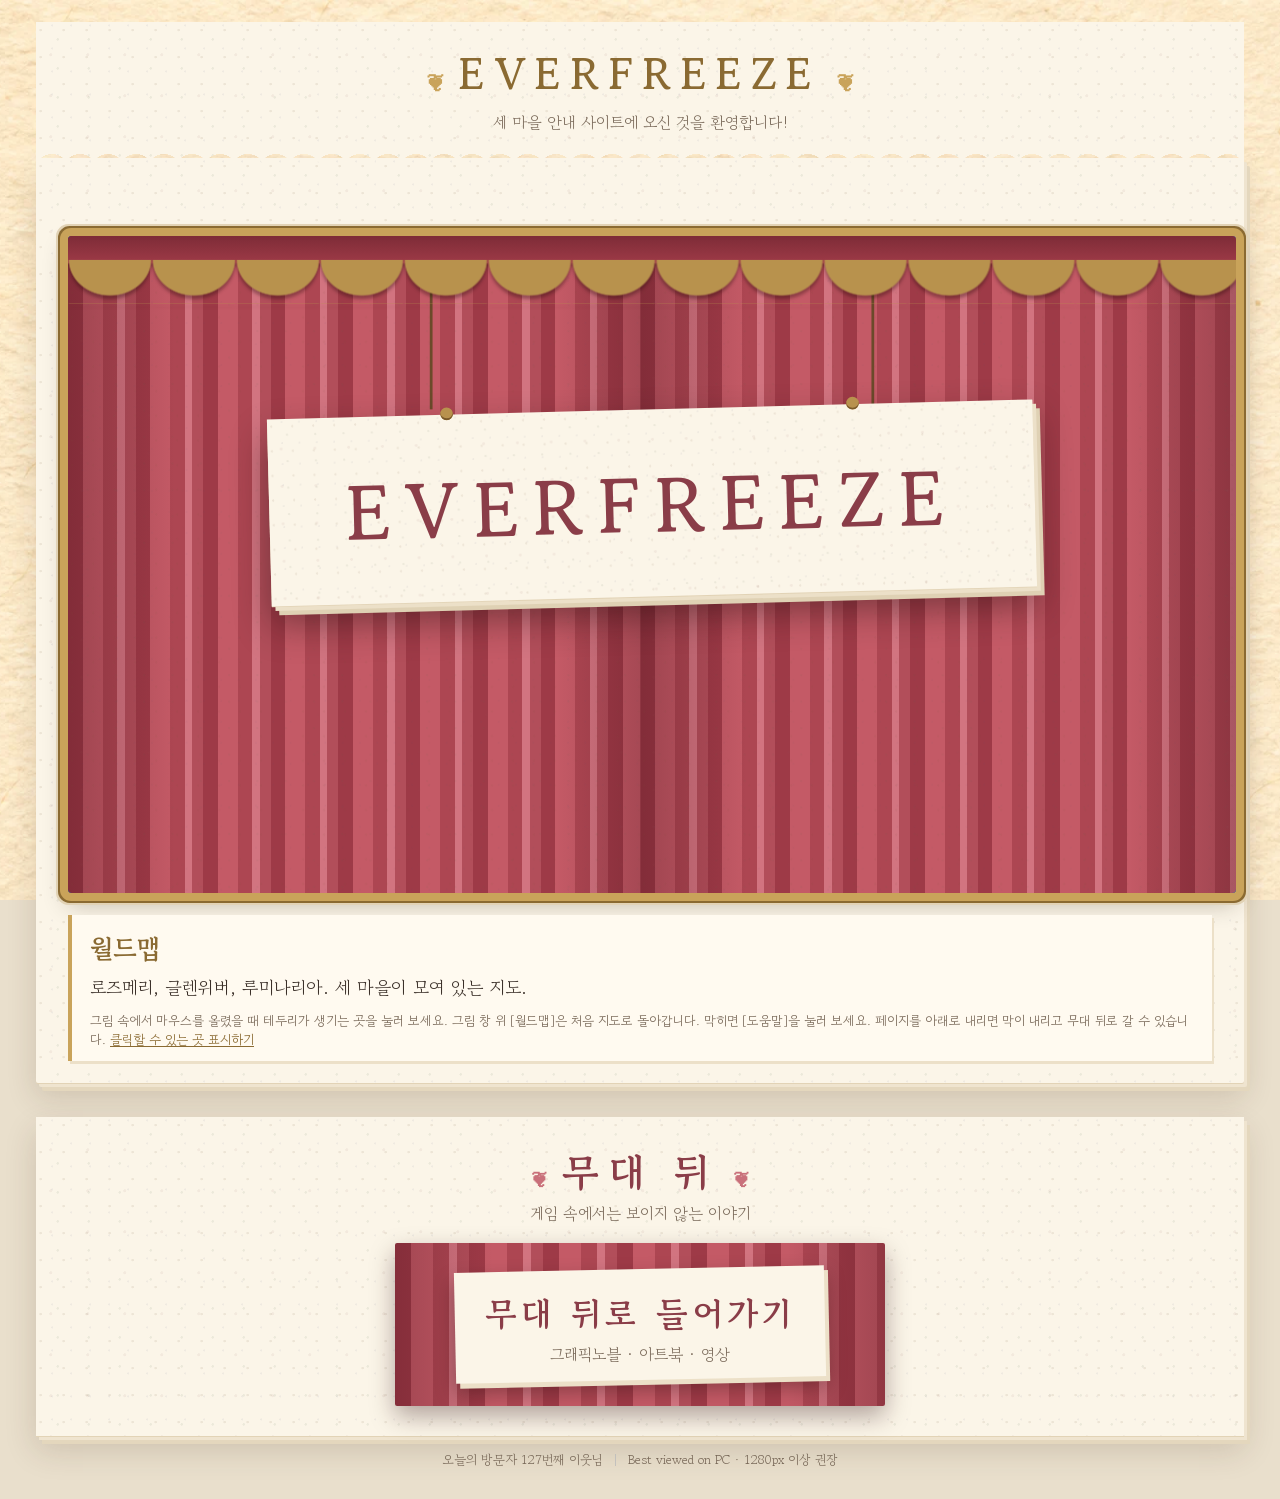
==== commit 2a780611: "Add first image set: scenes layered (background, elements, curtains), characters, close-ups, puzzle " ====
--- a/index.html
+++ b/index.html
@@ -32,6 +32,8 @@
 <script src="src/data/puzzles.js"></script>
 <script src="src/data/views.js"></script>
 <script src="src/data/scenes.js"></script>
+<script src="src/data/art-sizes.js"></script>
+<script src="src/data/art.js"></script>
 <!-- 엔진 -->
 <script src="src/engine/state.js"></script>
 <script src="src/engine/conditions.js"></script>
--- a/css/style.css
+++ b/css/style.css
@@ -301,8 +301,7 @@
 @keyframes bulbOn{0%{opacity:.12;box-shadow:none}1%,22%{opacity:1;box-shadow:0 0 70px 20px var(--c)}23%,100%{opacity:.12;box-shadow:none}}
 
 /* 망토 도안 */
-.cv-pattern{display:flex;flex-direction:column;justify-content:center;gap:20px;align-items:center;background:#7a3b3b;background-image:repeating-linear-gradient(45deg,rgba(255,255,255,.05) 0 8px,transparent 8px 16px)}
-.p-row{display:flex;gap:50px;font-size:120px;padding:6px 40px;border-top:3px dashed rgba(255,230,200,.5);border-bottom:3px dashed rgba(255,230,200,.5)}
+.cv-pattern{display:flex;align-items:center;justify-content:center;background:#e8cfc4;background-image:repeating-linear-gradient(90deg,rgba(120,70,50,.05) 0 2px,transparent 2px 28px)}
 
 /* 바느질 단계 */
 .cv-steps{display:flex;align-items:center;justify-content:center;background:#e9d2c6}
@@ -696,10 +695,148 @@
 @keyframes finGrain{0%{background-position:0 0,0 0}33%{background-position:-37px 23px,0 1px}66%{background-position:29px -41px,0 2px}100%{background-position:-11px 17px,0 0}}
 .fin-veil.full{opacity:1;background-color:rgba(8,6,12,.93)}
 .fin-veil.black{background:#000;animation:none}
-.fin-aria{position:fixed;bottom:0;height:78vh;z-index:9200;pointer-events:none;opacity:0;transition:opacity 2.4s ease;
-  background:center bottom/contain no-repeat;filter:drop-shadow(0 0 30px rgba(0,0,0,.6))}
+.fin-window{position:fixed;z-index:9200;filter:grayscale(.55);pointer-events:none} /* 5단계 사이트와 같은 빛 바램 */
+.fin-window>.fin-stage{margin:0!important;width:100%;height:100%}
+.fin-window.cracking{animation:finWin .12s steps(2) infinite}
+@keyframes finWin{0%{transform:translate(0,0)}50%{transform:translate(4px,-2px)}100%{transform:translate(-3px,3px)}}
+.fin-window.gone{opacity:0;transition:opacity .5s steps(5);clip-path:polygon(0 0,100% 0,100% 22%,0 30%,0 47%,100% 41%,100% 68%,0 76%,0 100%,100% 100%)}
+/* 창문 건너편의 아리아: 유리 뒤에 서 있다 */
+.fin-pane{position:absolute;z-index:30;overflow:hidden;border-radius:3px;filter:grayscale(1) brightness(.8)} /* 회색 창문과 같은 색 */
+.fin-pane.bars::after{content:'';position:absolute;inset:0;z-index:3;pointer-events:none; /* 임시 창문 아이콘의 창살 */
+  background:linear-gradient(90deg,transparent calc(50% - var(--bar)/2),#b5604a calc(50% - var(--bar)/2),#b5604a calc(50% + var(--bar)/2),transparent calc(50% + var(--bar)/2)),
+    linear-gradient(0deg,transparent calc(50% - var(--bar)/2),#b5604a calc(50% - var(--bar)/2),#b5604a calc(50% + var(--bar)/2),transparent calc(50% + var(--bar)/2))}
+.fin-glass{z-index:2}
+.fin-aria{position:absolute;left:50%;bottom:-4%;width:78%;height:96%;transform:translateX(-50%);opacity:0;transition:opacity 1.4s ease;
+  background:center bottom/contain no-repeat;filter:blur(.6px) brightness(.9)}
 .fin-aria svg{width:100%;height:100%;display:block}
-.fin-aria.on{opacity:1}
-.fin-aria .fa-eyes{animation:none}
-.fin-aria.gone{opacity:0;transition:opacity .2s steps(4);clip-path:polygon(0 0,100% 0,100% 30%,0 34%,0 58%,100% 52%,100% 100%,0 100%)}
+.fin-aria.on{opacity:.92}
+.fin-aria.gone{opacity:0;transition:opacity .35s steps(4);clip-path:polygon(0 0,100% 0,100% 38%,0 44%,0 61%,100% 55%,100% 100%,0 100%)}
+.fin-glass{position:absolute;inset:0;pointer-events:none;background:rgba(255,255,255,.06)}
 body.finale .glitch-layer{z-index:9150} /* 엔딩: 노이즈 조각은 막 위, 아리아 아래 */
+/* 엔딩 연출은 5단계의 '모든 움직임 멈춤'에서 뺀다 (창문이 나타나는 애니메이션이 멈추면 보이지 않는다) */
+body.finale .fin-window,body.finale .fin-window *,body.finale .fin-veil,body.finale .glitch-layer *,body.finale #site{animation-play-state:running!important}
+.fin-window .closeup,.fin-window #stagewrap{animation:none!important}
+/* 누를 수 없는 상단 버튼: 색을 빼고 흐리게, 눌러도 반응 없음 */
+.stag.off{filter:grayscale(1) saturate(0);opacity:.42;cursor:not-allowed;box-shadow:0 1px 0 var(--paper-edge);transform:rotate(-1.5deg)!important}
+.stag.off::before{background:#9a948a!important}
+.stag:disabled{pointer-events:none}
+
+/* 망토 옷걸이 클로즈업 (v-rack) */
+.cv-rack{position:relative;display:flex;align-items:flex-start;justify-content:center;background:#f2d9d3;background-image:repeating-linear-gradient(0deg,rgba(120,70,50,.04) 0 2px,transparent 2px 8px)}
+.rk-bar{position:absolute;left:70px;right:70px;top:150px;height:14px;border-radius:7px;background:linear-gradient(#a57b55,#6f4c31);box-shadow:0 4px 0 rgba(60,35,20,.25)}
+.rk-row{position:relative;display:flex;gap:26px;margin-top:132px}
+.rk-hanger{position:relative;width:128px;display:flex;flex-direction:column;align-items:center}
+.rk-hook{width:30px;height:34px;border:6px solid #8b8f96;border-bottom:0;border-radius:18px 18px 0 0;margin-bottom:-4px}
+.rk-cloak{width:124px;height:300px;background:var(--c);border-radius:46px 46px 14px 14px;position:relative;
+  clip-path:polygon(30% 0,70% 0,100% 22%,92% 100%,8% 100%,0 22%);box-shadow:inset -16px 0 0 rgba(0,0,0,.08)}
+.rk-cloak::after{content:'';position:absolute;inset:0;background:radial-gradient(circle at 30% 40%,#f5b7c8 0 7px,transparent 8px),radial-gradient(circle at 65% 62%,#f5b7c8 0 7px,transparent 8px),radial-gradient(circle at 45% 82%,#fff1c4 0 6px,transparent 7px)}
+.rk-hanger.empty::before{content:'';width:110px;height:24px;border:6px solid #8b8f96;border-top:0;border-radius:0 0 60px 60px;order:1;margin-top:-2px} /* 빈 옷걸이 */
+.rk-hanger.empty .rk-tag{order:2}
+.rk-tag{margin-top:14px;padding:8px 14px;background:#fff8e8;border:2px solid #b89b74;border-radius:4px 4px 14px 14px;box-shadow:2px 3px 0 rgba(90,60,40,.25);
+  display:flex;flex-direction:column;align-items:center;gap:2px;transform:rotate(-3deg)}
+.rk-hanger:nth-child(even) .rk-tag{transform:rotate(3deg)}
+.rk-ico{font-size:44px;line-height:1}
+.rk-name{font-family:var(--serif);font-size:30px;color:#5a3b2a;font-weight:700}
+
+/* 망토 완성 도안 (v-cloak): 핀으로 꽂힌 모눈 종이 위 망토 그림, 가로 세 띠 */
+.pt-sheet{position:relative;width:640px;height:560px;padding:34px;background:#fbf4e4;transform:rotate(-1.2deg);
+  background-image:linear-gradient(rgba(120,150,170,.18) 1px,transparent 1px),linear-gradient(90deg,rgba(120,150,170,.18) 1px,transparent 1px);background-size:24px 24px;
+  box-shadow:0 1px 0 #e6d7b8,4px 6px 0 rgba(90,60,40,.22),0 18px 30px rgba(60,30,20,.25);display:flex;align-items:center;justify-content:center}
+.pt-pin{position:absolute;width:20px;height:20px;border-radius:50%;background:radial-gradient(circle at 35% 35%,#f19aa8,#b3404f);box-shadow:1px 2px 2px rgba(0,0,0,.3)}
+.pt-pin.tl{left:14px;top:14px}.pt-pin.tr{right:14px;top:14px}.pt-pin.bl{left:14px;bottom:14px}.pt-pin.br{right:14px;bottom:14px}
+.pt-cloak{position:relative;width:440px;height:470px;display:flex;flex-direction:column;justify-content:flex-end;gap:10px;padding:70px 34px 26px}
+.pt-outline{position:absolute;inset:0;width:100%;height:100%;z-index:-1}
+.pt-outline polygon{fill:rgba(255,250,238,.75);stroke:#8a5a44;stroke-width:3;stroke-dasharray:9 7;stroke-linejoin:round}
+.pt-cloak{isolation:isolate}
+.pt-collar{position:absolute;left:50%;top:0;width:120px;height:40px;margin-left:-60px;border:3px dashed #8a5a44;border-top:0;border-radius:0 0 60px 60px}
+.p-row{display:flex;justify-content:center;gap:22px;font-size:58px;line-height:1;padding:12px 0;border-top:3px dashed rgba(138,90,68,.55);border-bottom:3px dashed rgba(138,90,68,.55);background:rgba(240,220,200,.35)}
+.pt-scissors{position:absolute;right:46px;bottom:40px;font-size:34px;color:#8a5a44;transform:rotate(-20deg)}
+
+/* ===== 그림 배치 (src/data/art.js) ===== */
+.deco{position:absolute;inset:0;pointer-events:none;z-index:1}
+.deco-img{position:absolute;object-fit:contain}
+.curtain-img{position:absolute;inset:0;pointer-events:none;z-index:6;background:center/100% 100% no-repeat}
+/* 커튼 그림이 있으면 열린 상태의 CSS 커튼 자락·윗단은 숨긴다 (닫히고 열리는 움직임에는 그대로 쓴다) */
+body.has-curtain .opera.open .drape,body.has-curtain .opera.open .opera-valance{opacity:0;transition:opacity .4s}
+#stage .hs.has-el{border:0;border-radius:0;background:transparent;padding:0}
+#stage .hs.has-el .ico,#stage .hs.has-el .npc-ico{display:none}
+#stage .hs .el-img{width:100%;height:100%;object-fit:contain;pointer-events:none;transition:filter .15s,transform .15s;transform-origin:50% 100%}
+#stage .hs.has-el:hover{background:transparent;box-shadow:none;border:0}
+#stage .hs.has-el:hover .el-img{filter:drop-shadow(0 0 3px #fffdf3) drop-shadow(0 0 3px #fffdf3) drop-shadow(0 0 10px rgba(255,236,170,.95));transform:scale(1.025)}
+#stage.hints .hs.has-el .el-img{filter:drop-shadow(0 0 4px #fffdf3) drop-shadow(0 0 12px rgba(255,236,170,.95))}
+/* 그림이 아직 없는 클릭 요소는 그림 장면에서도 아이콘을 희미하게 보여 준다 */
+#stage.has-img .hs:not(.has-el):not(.area) .ico,#stage.has-img .hs:not(.has-el):not(.area) .npc-ico{opacity:.8}
+/* 그림 클로즈업 · 인물 대화: 뒤에 지금 장면을 흐리게 */
+.closeup.has-img .cu-blur{position:absolute;inset:-20px;background:#1b1824 center/cover no-repeat;filter:blur(10px) brightness(.55) saturate(.8);z-index:-1}
+.closeup.has-img{isolation:isolate;background-color:transparent}
+.closeup.has-img .cv-pic.has-img{background-size:contain;background-repeat:no-repeat;flex:1}
+.npc-cu.has-img{justify-content:flex-start}
+.npc-cu .npc-art{position:absolute;left:4%;bottom:-4%;height:108%;max-width:62%;object-fit:contain;object-position:left bottom;filter:drop-shadow(0 10px 24px rgba(0,0,0,.4))}
+/* 해파리 조명 그림: 차례로 환하게 빛난다 */
+.cv-lights.lamps{gap:70px;align-items:flex-start;padding-top:40px}
+.bulb.lamp{width:auto;height:470px;border-radius:0;background:none;opacity:1;animation-name:lampOn;filter:brightness(.55) saturate(.55)}
+@keyframes lampOn{0%{filter:brightness(.55) saturate(.55)}1%,22%{filter:brightness(1.18) saturate(1.2) drop-shadow(0 0 26px var(--c)) drop-shadow(0 0 60px var(--c))}23%,100%{filter:brightness(.55) saturate(.55)}}
+/* 엔딩 창문 그림 · 아리아가 비친 창문 (서서히 나타났다가 끊기며 사라짐) */
+.fin-win{display:block!important}
+.fin-win>*:first-child{filter:none}
+.fin-win-aria{position:absolute;inset:0;opacity:0;transition:opacity 1.4s ease}
+.fin-win-aria.on{opacity:1}
+.fin-win-aria.gone{opacity:0;transition:opacity .35s steps(4);clip-path:polygon(0 0,100% 0,100% 38%,0 44%,0 61%,100% 55%,100% 100%,0 100%)}
+body.has-curtain #stagewrap::after{display:none} /* 커튼 그림이 있으면 그림 창 위 물결 띠는 뺀다 */
+.cu-picbg{position:absolute;inset:0;background:center/contain no-repeat;pointer-events:none}
+/* ===== 퍼즐 그림 부품 ===== */
+.pa-bg{position:absolute;inset:0;width:100%;height:100%;object-fit:contain;pointer-events:none}
+.pa-plate{position:relative;margin:0 auto;display:flex;align-items:center;justify-content:center}
+.pa-plate.lock{width:560px;height:373px}
+.pa-plate.page{width:380px;height:380px;align-items:flex-end;padding-bottom:58px}
+.pa-drums{position:relative;display:flex;gap:18px}
+.pa-plate.lock .pa-drums{gap:10px;margin-top:-6px}
+.pa-drumcol{display:flex;flex-direction:column;align-items:center;gap:4px}
+.pa-drum{position:relative;width:58px;height:86px;overflow:hidden;background:center/100% 100% no-repeat;border-radius:6px}
+.pa-plate.page .pa-drum{width:52px;height:150px}
+.pa-strip{position:absolute;left:0;right:0;top:0;height:1200%;display:flex;flex-direction:column;transition:transform .25s cubic-bezier(.3,1.4,.5,1)}
+.pa-strip span{flex:1;display:flex;align-items:center;justify-content:center;font:800 40px var(--serif);color:#4a3420;text-shadow:0 1px 0 rgba(255,255,255,.6)}
+.pa-drum::after{content:'';position:absolute;inset:0;background:linear-gradient(180deg,rgba(60,40,20,.45),transparent 30%,transparent 70%,rgba(60,40,20,.45));pointer-events:none}
+.pa-arrow{border:0;background:rgba(255,250,238,.85);border-radius:6px;width:40px;height:24px;font-size:13px;color:#6b4a2a;box-shadow:0 1px 2px rgba(0,0,0,.2)}
+.pa-rings{display:flex;align-items:center;justify-content:center;gap:26px}
+.pa-ringstack{position:relative;width:360px;height:360px;flex:none}
+.pa-ring{position:absolute;left:50%;top:50%;transform:translate(-50%,-50%);pointer-events:none;transition:transform .3s cubic-bezier(.3,1.3,.5,1)}
+.pa-ringstack{cursor:pointer}
+.pa-ringctl{display:flex;flex-direction:column;gap:10px}
+.pa-ringrow{display:flex;align-items:center;gap:8px}
+.pa-ringrow .wbtn{width:40px;height:32px}
+.pa-ringlbl{width:64px;font-size:15px;color:var(--ink2)}
+.pa-ringnum{width:28px;text-align:center;font:800 26px var(--serif)}
+.pa-clock{position:relative;width:300px;height:300px;flex:none}
+.pa-hand{position:absolute;left:0;top:0;width:100%;height:100%;transform-origin:50% 50%;transition:transform .3s cubic-bezier(.3,1.3,.5,1);pointer-events:none}
+.pa-hand.hour{top:-7.5%;transform-origin:50% 57.5%} /* 시침 그림의 회전축 고리가 가운데보다 조금 아래 */
+.pa-levdev{position:relative;width:600px;height:300px;margin:0 auto}
+.pa-levrow{position:absolute;left:0;right:0;top:4%;height:70%;display:flex;justify-content:center;gap:42px}
+.pa-lever{border:0;background:none;padding:0;height:100%;transition:transform .25s;transform-origin:50% 92%}
+.pa-lever img{height:100%;pointer-events:none}
+.pa-lever:hover:not(:disabled){filter:drop-shadow(0 0 6px rgba(255,236,170,.95))}
+.pa-lever.down{transform:translateY(22%);filter:brightness(.8)}
+.slidegrid.pa-art{background:center/100% 100% no-repeat;padding:22px;gap:8px}
+.stile.pic{background:center/cover no-repeat;font-size:0;box-shadow:0 2px 4px rgba(0,0,0,.3)}
+.glassgrid.pa-art{background:center/100% 100% no-repeat;padding:20px}
+.gpiece.pic{border-color:transparent}
+.gpiece.pic .gtri,.gpiece.pic .gname{opacity:0}
+.pa-lamp{position:relative;width:260px;height:260px;margin:0 auto 6px}
+.pa-glow{position:absolute;left:50%;top:44%;width:72%;transform:translate(-50%,-50%) scale(.4);opacity:0;pointer-events:none;mix-blend-mode:screen}
+.pa-glow.on{animation:paGlow 1.4s ease-out forwards}
+@keyframes paGlow{0%{opacity:0;transform:translate(-50%,-50%) scale(.4)}25%{opacity:1;transform:translate(-50%,-50%) scale(1.1)}100%{opacity:.35;transform:translate(-50%,-50%) scale(.9)}}
+.pa-sigico{width:42px;height:42px}
+/* 로고 · 앰블럼 그림 */
+.sign.logo .logo-img{display:block;width:560px;max-width:none;margin:0 auto}
+body.has-logo .sign.logo{padding:26px 40px 22px}
+#masthead .logo-img.mast{display:block;height:130px;margin:0 auto}
+body.has-logo #masthead .logo{letter-spacing:0}
+#masthead .emblem{position:absolute;top:50%;width:92px;transform:translateY(-50%) rotate(-6deg);filter:drop-shadow(2px 3px 0 rgba(90,60,40,.18))}
+#masthead .emblem.mast-l{left:44px}
+#masthead .emblem.mast-r{right:44px;transform:translateY(-50%) rotate(6deg)}
+#caption .emblem.cap{position:absolute;right:-18px;top:-26px;width:64px;transform:rotate(10deg);filter:drop-shadow(2px 3px 0 rgba(90,60,40,.18))}
+#foot .emblem.foot{width:30px;vertical-align:middle;margin-right:8px}
+.bs-head .emblem.bs{width:54px;display:block;margin:0 auto 6px}
+body.has-logo .sign.logo{background:none;box-shadow:none;padding:0}
+body.has-logo .sign.logo::before,body.has-logo .sign.logo::after{top:6%}
+body.has-logo .sign.logo .logo-img{width:620px;filter:drop-shadow(0 8px 14px rgba(40,10,20,.35))}
